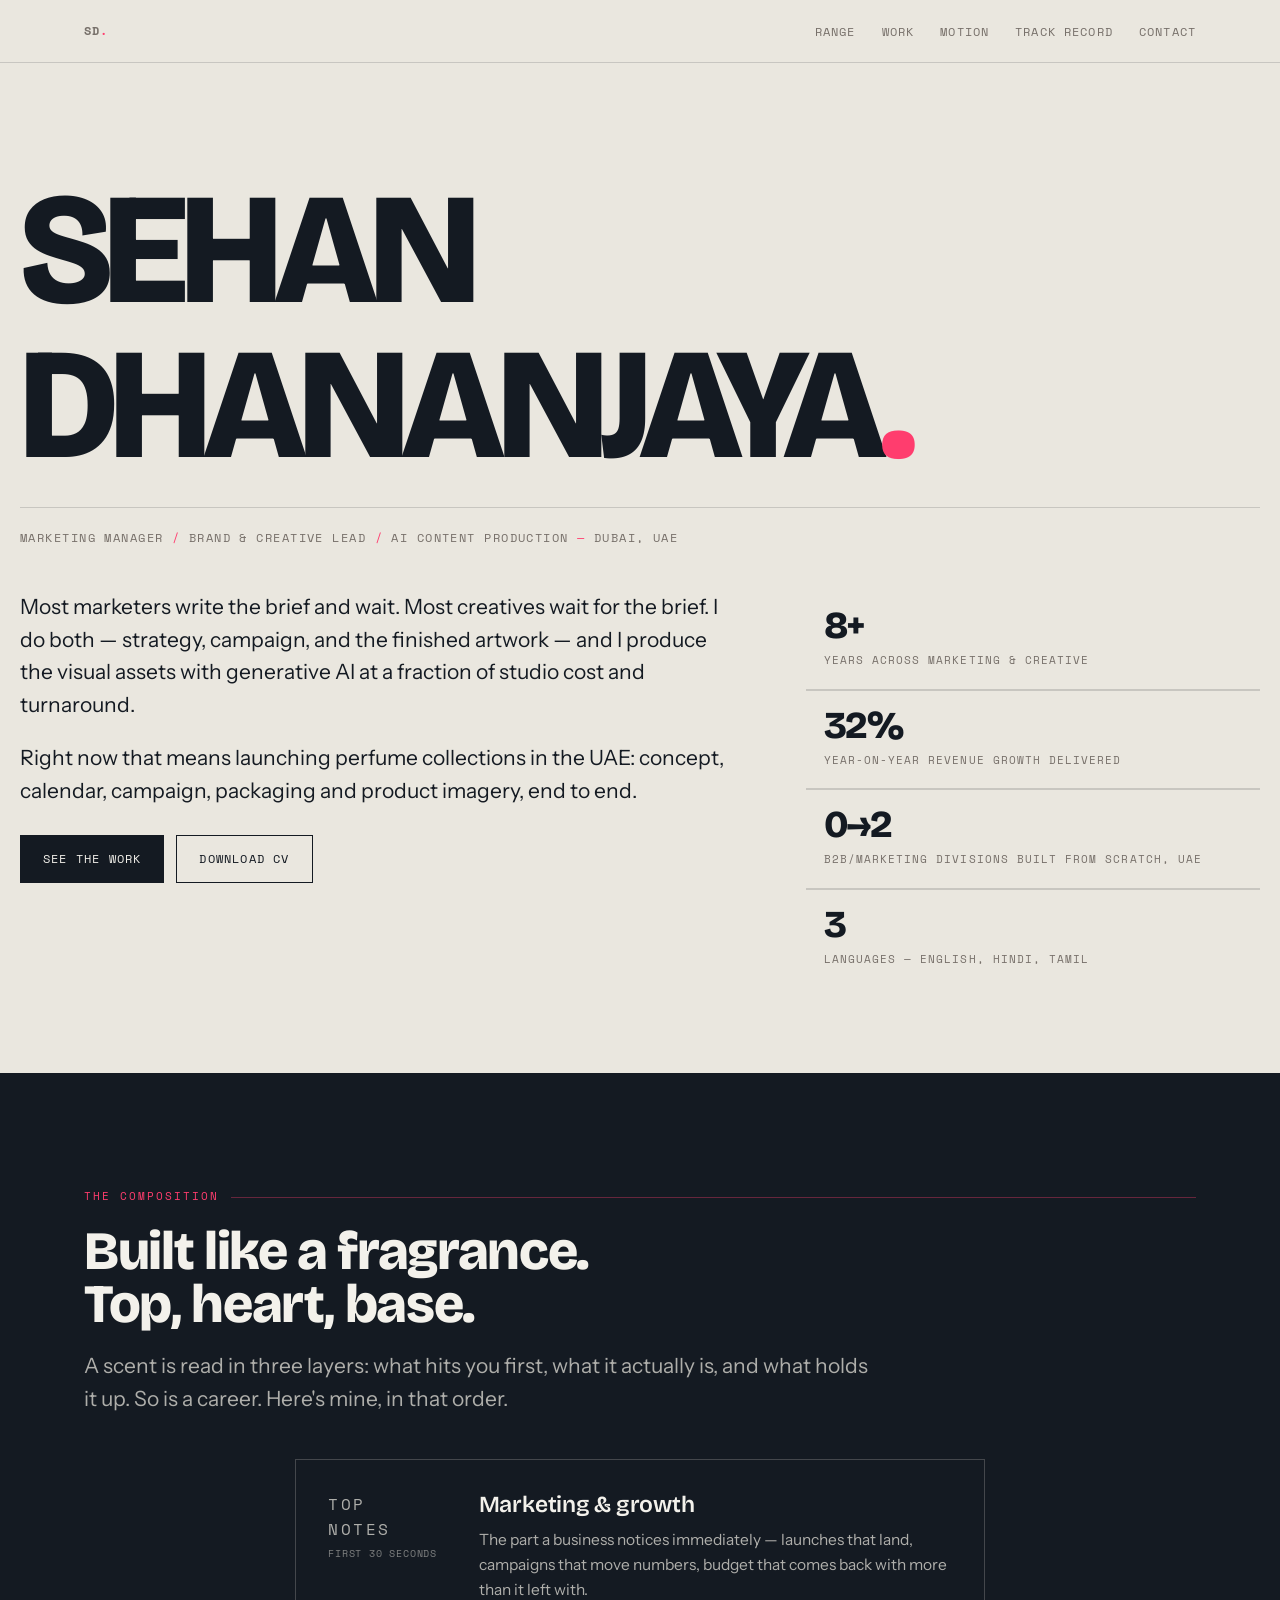
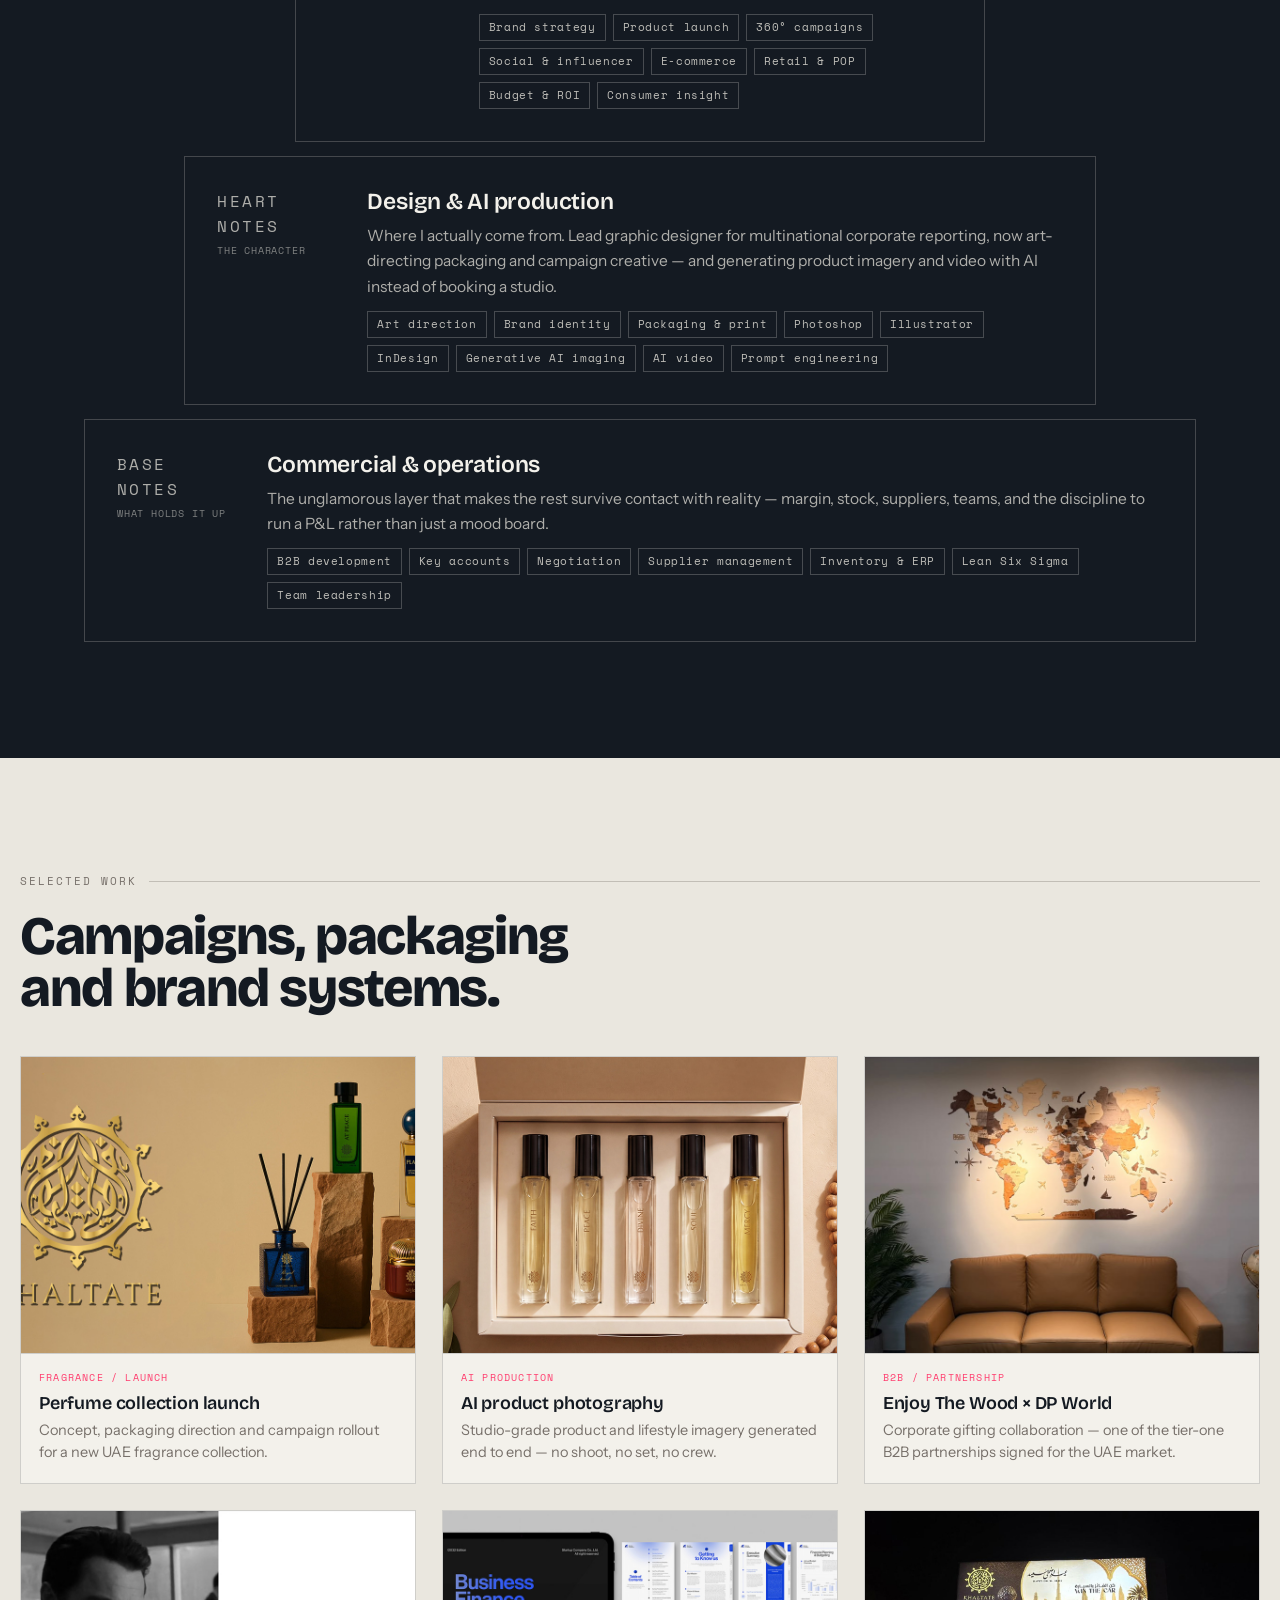
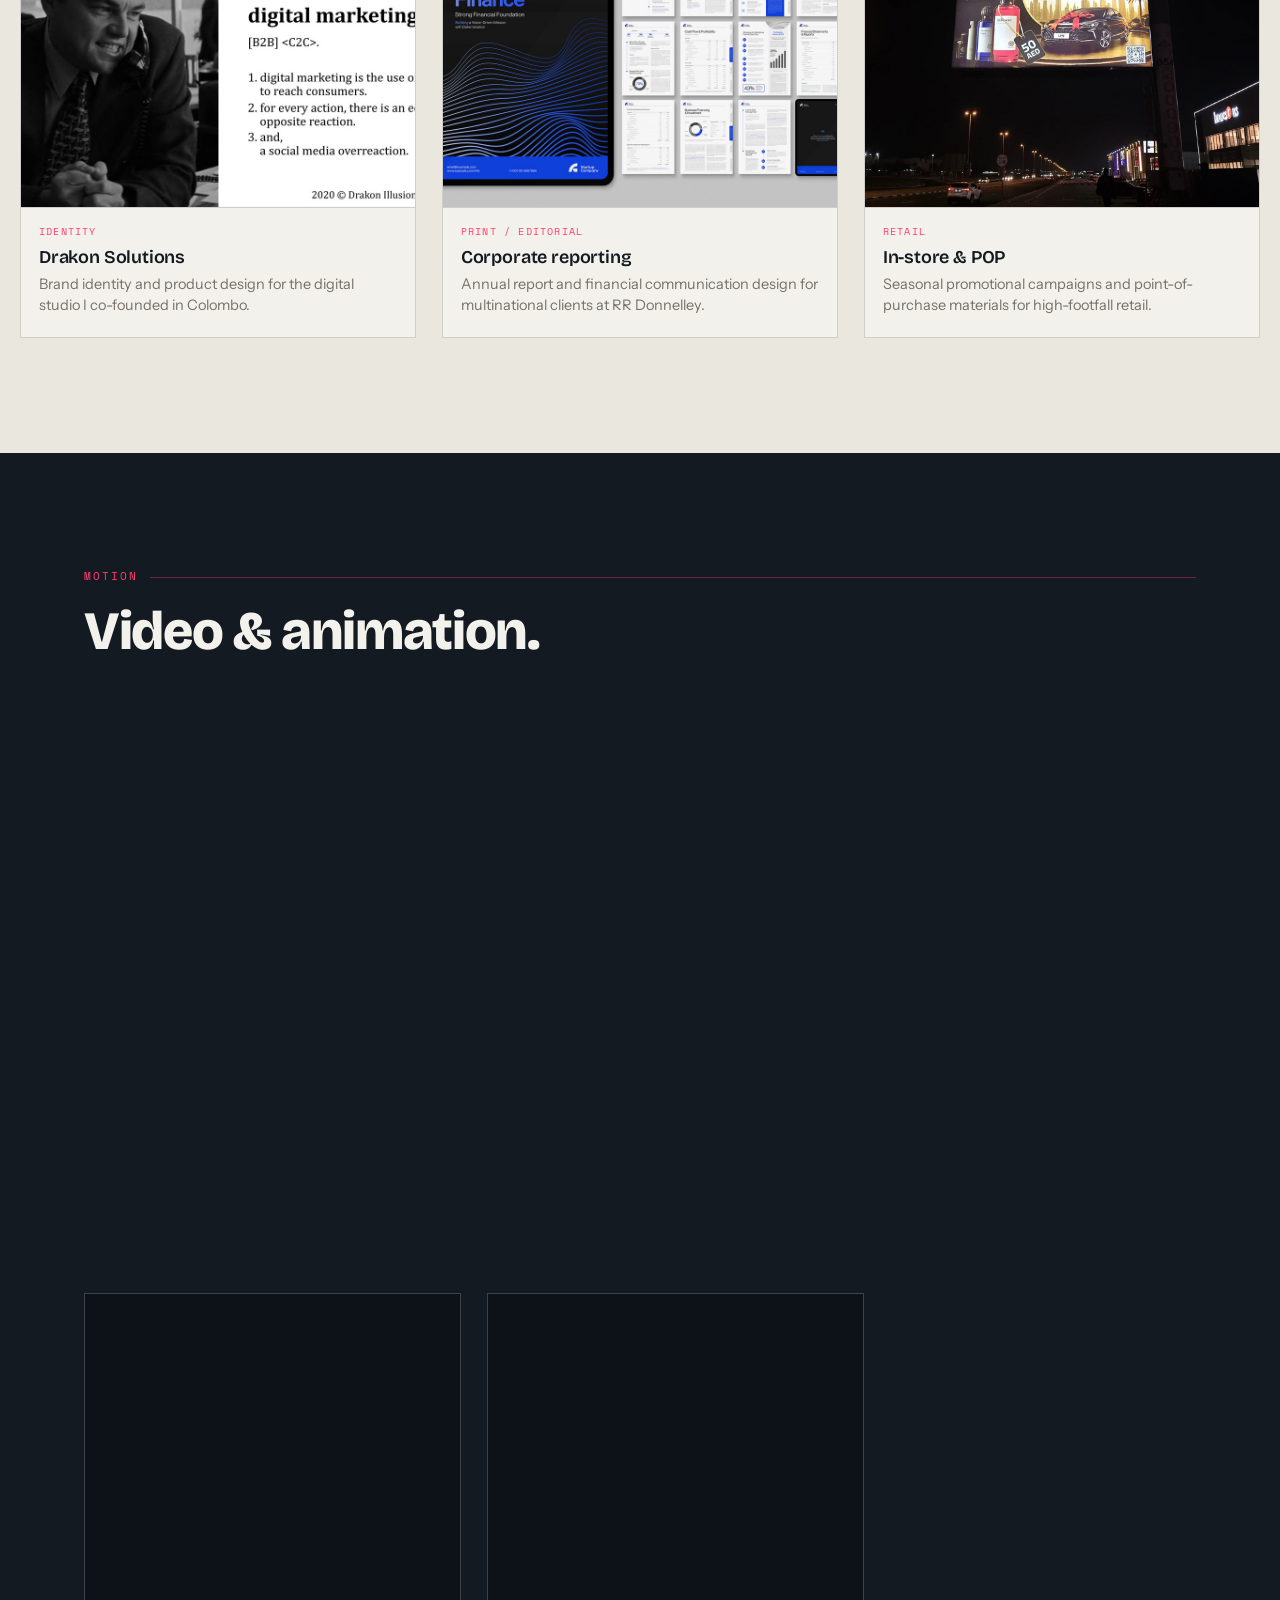
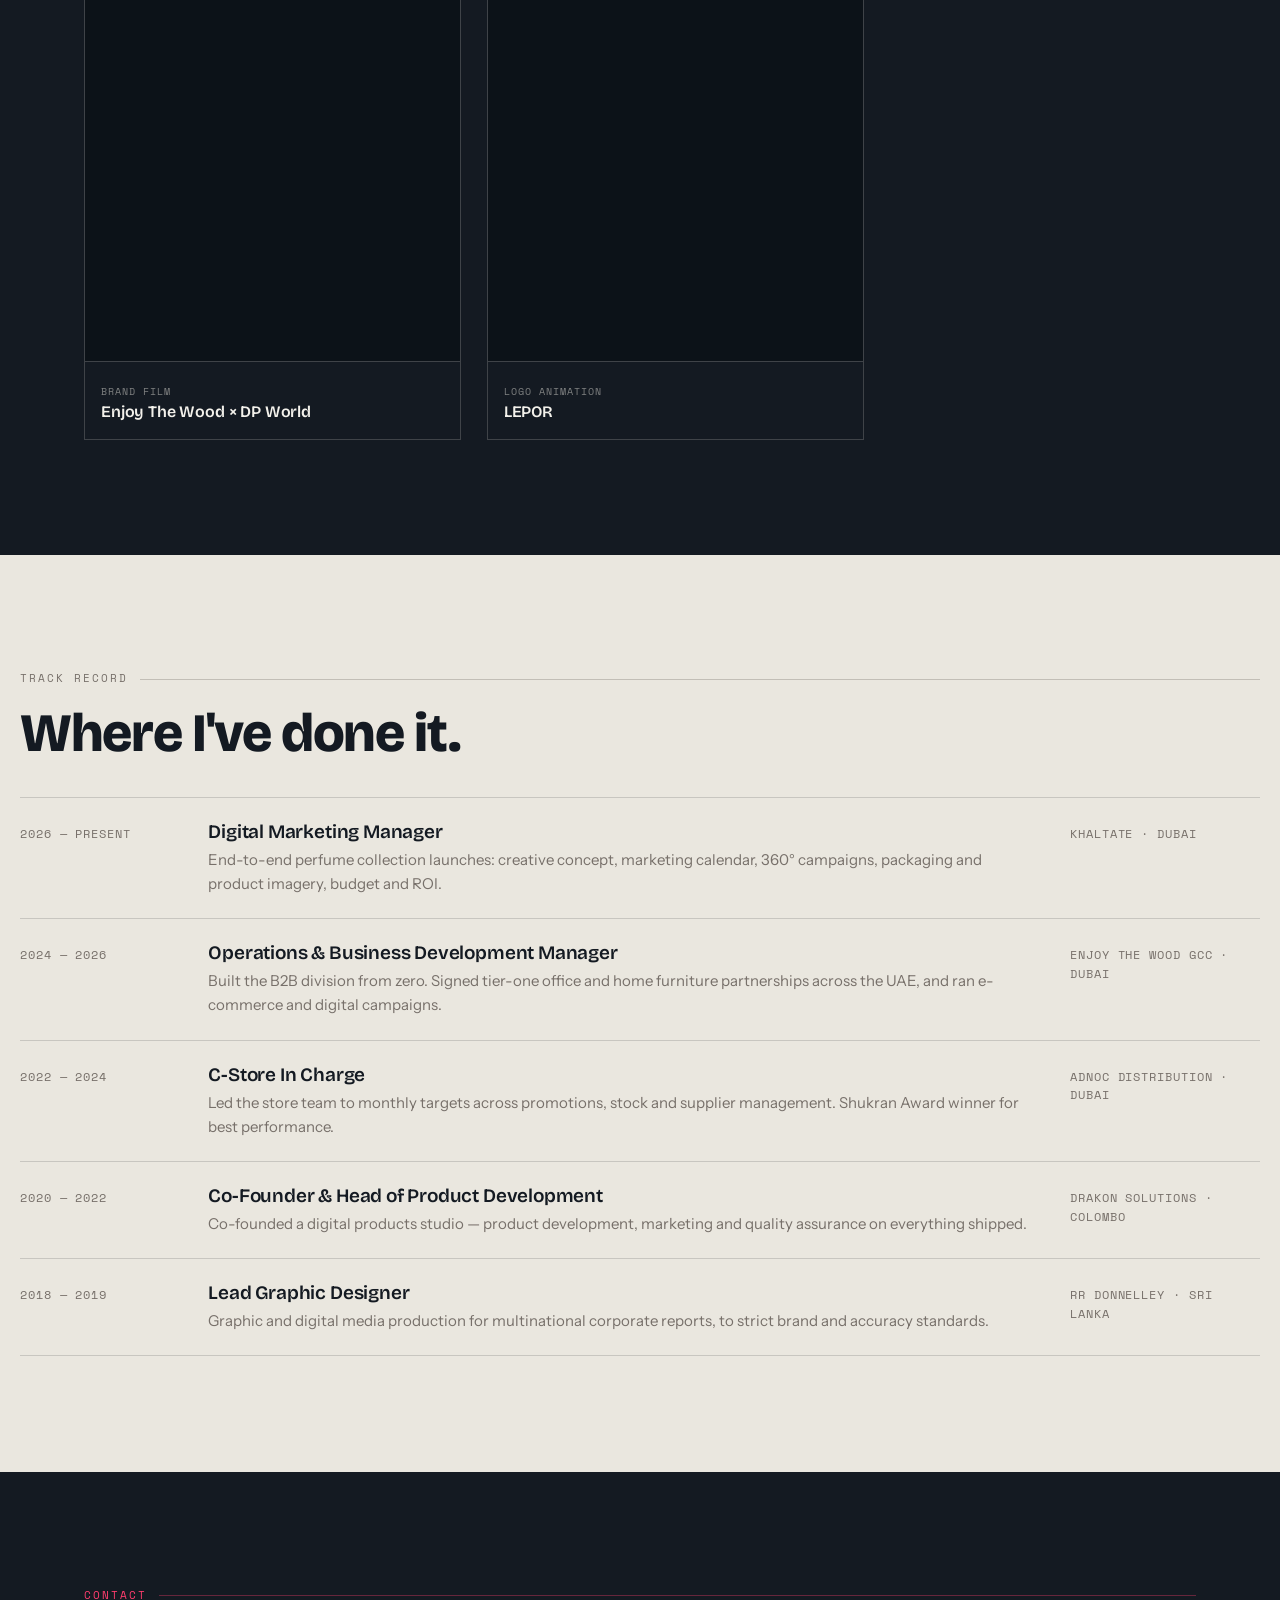
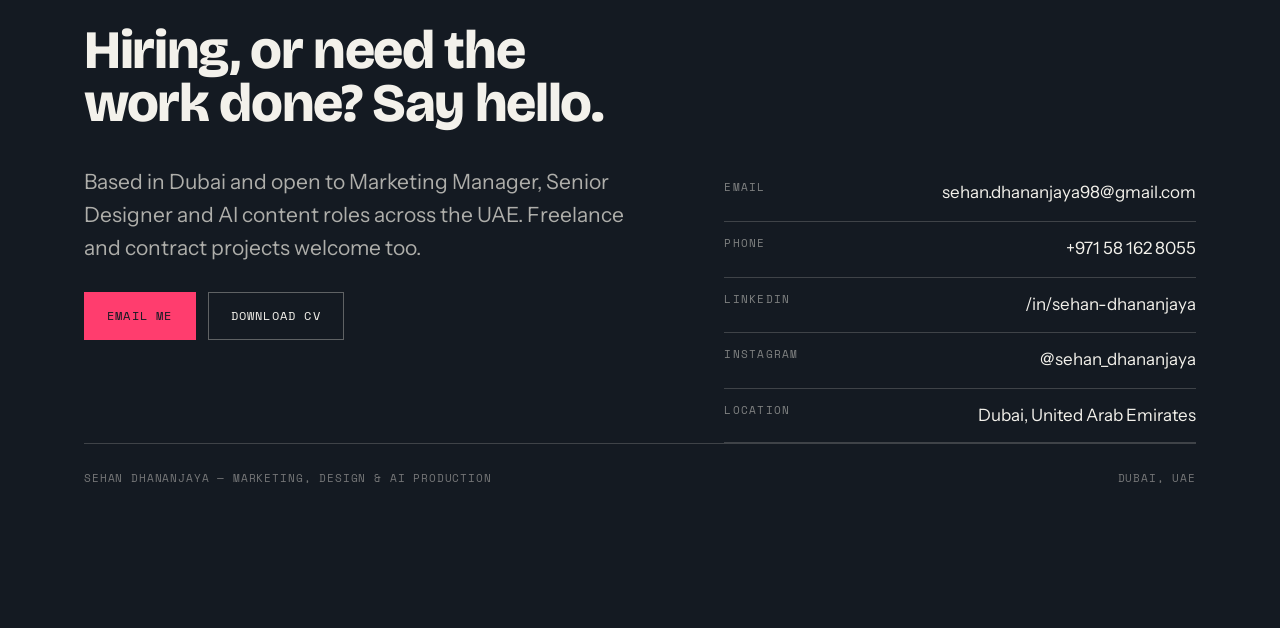
==== index.html @ 84d7b127 "Add files via upload" ====
<!DOCTYPE html>
<html lang="en">
<head>
<meta charset="utf-8">
<meta name="viewport" content="width=device-width, initial-scale=1">
<title>Sehan Dhananjaya — Marketing, Design & AI Production, Dubai</title>
<meta name="description" content="Sehan Dhananjaya — marketing manager, designer and AI content producer in Dubai. Brand launches, campaign creative and AI-generated product imagery.">

<!-- Social share preview. Replace the URL after you deploy. -->
<meta property="og:title" content="Sehan Dhananjaya — Marketing, Design & AI Production">
<meta property="og:description" content="I run the campaign and make the work. Dubai, UAE.">
<meta property="og:type" content="website">
<meta property="og:image" content="images/share.jpg">

<link rel="preconnect" href="https://fonts.googleapis.com">
<link rel="preconnect" href="https://fonts.gstatic.com" crossorigin>
<link href="https://fonts.googleapis.com/css2?family=Bricolage+Grotesque:opsz,wght@12..96,400;12..96,600;12..96,800&family=Instrument+Sans:wght@400;500;600&family=Space+Mono:wght@400;700&display=swap" rel="stylesheet">

<style>
:root{
  --ink:#141A22;
  --ink-soft:#26313C;
  --paper:#EAE7DF;
  --paper-warm:#F3F1EB;
  --spot:#FF3D6E;          /* fluorescent spot colour — the one loud thing */
  --grey:#77706A;
  --rule:rgba(20,26,34,.16);

  --display:"Bricolage Grotesque",system-ui,sans-serif;
  --body:"Instrument Sans",system-ui,sans-serif;
  --mono:"Space Mono",ui-monospace,monospace;

  --gutter:clamp(20px,5vw,72px);
  --stack:clamp(64px,9vw,132px);
}

*{box-sizing:border-box}
html{scroll-behavior:smooth}
body{
  margin:0;
  background:var(--paper);
  color:var(--ink);
  font-family:var(--body);
  font-size:17px;
  line-height:1.62;
  -webkit-font-smoothing:antialiased;
}
img{max-width:100%;display:block}
a{color:inherit}

.wrap{max-width:1240px;margin:0 auto;padding:0 var(--gutter)}
.band{padding:var(--stack) 0}
.band--ink{background:var(--ink);color:var(--paper-warm)}
.band--ink .eyebrow{color:var(--spot)}
.band--ink .rule{border-color:rgba(234,231,223,.2)}

.eyebrow{
  font-family:var(--mono);
  font-size:11px;
  letter-spacing:.18em;
  text-transform:uppercase;
  color:var(--grey);
  margin:0 0 20px;
  display:flex;align-items:center;gap:12px;
}
.eyebrow::after{content:"";flex:1;height:1px;background:currentColor;opacity:.35}

h1,h2,h3{font-family:var(--display);font-weight:800;line-height:.98;letter-spacing:-.025em;margin:0}
h2{font-size:clamp(30px,4.6vw,54px)}
h3{font-size:clamp(19px,2vw,23px);font-weight:600;letter-spacing:-.01em;line-height:1.15}
p{margin:0 0 1em}
.lede{font-size:clamp(18px,1.9vw,21px);line-height:1.55}

/* ---------- nav ---------- */
.nav{
  position:sticky;top:0;z-index:50;
  background:rgba(234,231,223,.9);
  backdrop-filter:blur(10px);
  border-bottom:1px solid var(--rule);
}
.nav-in{display:flex;align-items:center;justify-content:space-between;height:62px}
.mark{font-family:var(--display);font-weight:800;font-size:19px;letter-spacing:-.03em;text-decoration:none}
.mark span{color:var(--spot)}
.nav ul{display:flex;gap:26px;list-style:none;margin:0;padding:0}
.nav a{font-family:var(--mono);font-size:11.5px;letter-spacing:.1em;text-transform:uppercase;text-decoration:none;color:var(--grey)}
.nav a:hover{color:var(--ink)}
@media(max-width:680px){.nav ul{gap:16px}.nav a{font-size:10px;letter-spacing:.06em}}
@media(max-width:460px){.nav li:nth-child(2){display:none}}

/* ---------- hero ---------- */
.hero{padding:clamp(56px,10vw,110px) 0 clamp(48px,7vw,86px)}
.hero h1{font-size:clamp(52px,12.5vw,158px);letter-spacing:-.05em}
.hero h1 em{font-style:normal;display:block}
.slash{color:var(--spot)}
.hero-meta{
  font-family:var(--mono);font-size:12px;letter-spacing:.12em;text-transform:uppercase;
  color:var(--grey);margin:24px 0 0;padding-top:20px;border-top:1px solid var(--rule);
}
.hero-grid{display:grid;grid-template-columns:1.35fr .85fr;gap:clamp(28px,5vw,72px);margin-top:44px;align-items:start}
@media(max-width:860px){.hero-grid{grid-template-columns:1fr;gap:36px}}

.stats{display:grid;gap:2px;background:var(--rule)}
.stat{background:var(--paper);padding:16px 18px}
.stat b{display:block;font-family:var(--display);font-size:clamp(26px,3.4vw,38px);font-weight:800;letter-spacing:-.03em;line-height:1}
.stat span{font-family:var(--mono);font-size:10.5px;letter-spacing:.1em;text-transform:uppercase;color:var(--grey)}

.btn{
  display:inline-block;font-family:var(--mono);font-size:12px;letter-spacing:.1em;text-transform:uppercase;
  text-decoration:none;padding:13px 22px;background:var(--ink);color:var(--paper-warm);border:1px solid var(--ink);
}
.btn:hover{background:var(--spot);border-color:var(--spot);color:var(--ink)}
.btn--ghost{background:transparent;color:var(--ink)}
.btn--ghost:hover{background:var(--ink);color:var(--paper-warm)}
.btn-row{display:flex;flex-wrap:wrap;gap:12px;margin-top:28px}

/* ---------- the pyramid (signature) ---------- */
.pyr{margin-top:44px;display:grid;gap:14px;justify-items:center}
.note{
  width:100%;border:1px solid rgba(234,231,223,.22);
  padding:clamp(20px,3vw,32px);
  display:grid;grid-template-columns:112px 1fr;gap:clamp(16px,3vw,40px);align-items:start;
  transition:border-color .25s ease,background .25s ease;
}
.note:hover,.note:focus-within{border-color:var(--spot);background:rgba(255,61,110,.05)}
.note--top{max-width:62%}
.note--heart{max-width:82%}
.note--base{max-width:100%}
@media(max-width:900px){.note--top,.note--heart{max-width:100%}}
@media(max-width:620px){.note{grid-template-columns:1fr;gap:10px}}
.note-key{font-family:var(--mono);font-size:11px;letter-spacing:.16em;text-transform:uppercase;color:var(--spot)}
.note-key small{display:block;color:rgba(234,231,223,.5);letter-spacing:.08em;margin-top:4px;font-size:10px}
.note h3{margin-bottom:8px}
.note p{color:rgba(234,231,223,.72);margin:0 0 12px;font-size:15.5px}
.tags{display:flex;flex-wrap:wrap;gap:7px;margin:0;padding:0;list-style:none}
.tags li{font-family:var(--mono);font-size:10.5px;letter-spacing:.06em;padding:4px 9px;border:1px solid rgba(234,231,223,.24);color:rgba(234,231,223,.8)}

/* ---------- work ---------- */
.grid{display:grid;grid-template-columns:repeat(3,1fr);gap:clamp(14px,2vw,26px);margin-top:40px}
@media(max-width:900px){.grid{grid-template-columns:repeat(2,1fr)}}
@media(max-width:560px){.grid{grid-template-columns:1fr}}
.tile{position:relative;background:var(--paper-warm);border:1px solid var(--rule);overflow:hidden}
.tile-img{aspect-ratio:4/3;width:100%;object-fit:cover;transition:transform .5s ease}
.tile:hover .tile-img{transform:scale(1.04)}
.tile-body{padding:16px 18px 20px;border-top:1px solid var(--rule)}
.tile-body h3{font-size:18px}
.tile-body p{margin:6px 0 0;font-size:14.5px;color:var(--grey);line-height:1.5}
.tile-tag{font-family:var(--mono);font-size:10px;letter-spacing:.12em;text-transform:uppercase;color:var(--spot);display:block;margin-bottom:7px}
/* graceful placeholder when the image file isn't there yet */
.tile.is-empty .tile-img{display:none}
.tile.is-empty::before{
  content:"Drop image here — see README";
  display:flex;align-items:center;justify-content:center;text-align:center;
  aspect-ratio:4/3;padding:20px;
  font-family:var(--mono);font-size:11px;letter-spacing:.06em;color:var(--grey);
  background:repeating-linear-gradient(45deg,transparent,transparent 9px,rgba(20,26,34,.05) 9px,rgba(20,26,34,.05) 18px);
}

/* ---------- motion ---------- */
.reels{max-width:780px;margin-top:40px}
.reel-feature{margin-bottom:clamp(14px,2vw,26px)}
.reels-shorts{display:grid;grid-template-columns:repeat(2,1fr);gap:clamp(14px,2vw,26px)}
@media(max-width:560px){.reels-shorts{grid-template-columns:1fr}}
.reel{border:1px solid rgba(234,231,223,.2)}
.reel .frame{position:relative;aspect-ratio:16/9;background:#0C1218}
.reel--vertical .frame{aspect-ratio:9/16}
.reel iframe{position:absolute;inset:0;width:100%;height:100%;border:0}
.reel-body{padding:14px 16px 17px;border-top:1px solid rgba(234,231,223,.2)}
.reel-body h3{font-size:16px}
.reel-body span{font-family:var(--mono);font-size:10px;letter-spacing:.1em;text-transform:uppercase;color:rgba(234,231,223,.5)}

/* ---------- track record ---------- */
.roles{margin-top:36px;border-top:1px solid var(--rule)}
.role{display:grid;grid-template-columns:150px 1fr 190px;gap:clamp(14px,3vw,40px);padding:22px 0;border-bottom:1px solid var(--rule);align-items:baseline}
@media(max-width:760px){.role{grid-template-columns:1fr;gap:6px;padding:18px 0}}
.role time,.role .where{font-family:var(--mono);font-size:11.5px;letter-spacing:.08em;text-transform:uppercase;color:var(--grey)}
.role h3{font-size:19px}
.role p{margin:5px 0 0;font-size:15px;color:var(--grey)}

/* ---------- contact ---------- */
.contact-grid{display:grid;grid-template-columns:1.1fr .9fr;gap:clamp(28px,5vw,72px);margin-top:36px;align-items:start}
@media(max-width:820px){.contact-grid{grid-template-columns:1fr;gap:32px}}
.lines{list-style:none;margin:0;padding:0}
.lines li{padding:13px 0;border-bottom:1px solid rgba(234,231,223,.2);display:flex;justify-content:space-between;gap:18px;flex-wrap:wrap}
.lines span{font-family:var(--mono);font-size:10.5px;letter-spacing:.12em;text-transform:uppercase;color:rgba(234,231,223,.5)}
.lines a{text-decoration:none;border-bottom:1px solid transparent}
.lines a:hover{color:var(--spot);border-color:var(--spot)}
.foot{padding:26px 0;font-family:var(--mono);font-size:10.5px;letter-spacing:.08em;text-transform:uppercase;color:rgba(234,231,223,.45);border-top:1px solid rgba(234,231,223,.2);display:flex;justify-content:space-between;gap:14px;flex-wrap:wrap}

/* ---------- motion / a11y ---------- */
:focus-visible{outline:2px solid var(--spot);outline-offset:3px}
.rise{opacity:0;transform:translateY(18px);transition:opacity .7s ease,transform .7s ease}
.rise.in{opacity:1;transform:none}
@media(prefers-reduced-motion:reduce){
  html{scroll-behavior:auto}
  .rise{opacity:1;transform:none;transition:none}
  .tile-img{transition:none}
}
</style>
</head>
<body>

<nav class="nav">
  <div class="wrap nav-in">
    <a class="mark" href="#top">SD<span>.</span></a>
    <ul>
      <li><a href="#range">Range</a></li>
      <li><a href="#work">Work</a></li>
      <li><a href="#motion">Motion</a></li>
      <li><a href="#track">Track record</a></li>
      <li><a href="#contact">Contact</a></li>
    </ul>
  </div>
</nav>

<header class="hero wrap" id="top">
  <h1>SEHAN<em>DHANANJAYA<span class="slash">.</span></em></h1>
  <p class="hero-meta">Marketing Manager <span class="slash">/</span> Brand &amp; Creative Lead <span class="slash">/</span> AI Content Production <span class="slash">—</span> Dubai, UAE</p>

  <div class="hero-grid">
    <div>
      <p class="lede">Most marketers write the brief and wait. Most creatives wait for the brief. I do both — strategy, campaign, and the finished artwork — and I produce the visual assets with generative AI at a fraction of studio cost and turnaround.</p>
      <p class="lede">Right now that means launching perfume collections in the UAE: concept, calendar, campaign, packaging and product imagery, end to end.</p>
      <div class="btn-row">
        <a class="btn" href="#work">See the work</a>
        <a class="btn btn--ghost" href="Sehan-Dhananjaya-CV.pdf">Download CV</a>
      </div>
    </div>
    <div class="stats">
      <div class="stat"><b>8+</b><span>Years across marketing &amp; creative</span></div>
      <div class="stat"><b>32%</b><span>Year-on-year revenue growth delivered</span></div>
      <div class="stat"><b>0→2</b><span>B2B/Marketing divisions built from scratch, UAE</span></div>
      <div class="stat"><b>3</b><span>Languages — English, Hindi, Tamil</span></div>
    </div>
  </div>
</header>

<!-- SIGNATURE SECTION: skills structured the way a fragrance is -->
<section class="band band--ink" id="range">
  <div class="wrap">
    <p class="eyebrow">The composition</p>
    <h2>Built like a fragrance.<br>Top, heart, base.</h2>
    <p class="lede rise" style="max-width:56ch;margin-top:18px;color:rgba(234,231,223,.72)">A scent is read in three layers: what hits you first, what it actually is, and what holds it up. So is a career. Here's mine, in that order.</p>

    <div class="pyr">
      <article class="note note--top rise">
        <p class="note-key">Top notes<small>First 30 seconds</small></p>
        <div>
          <h3>Marketing &amp; growth</h3>
          <p>The part a business notices immediately — launches that land, campaigns that move numbers, budget that comes back with more than it left with.</p>
          <ul class="tags">
            <li>Brand strategy</li><li>Product launch</li><li>360° campaigns</li><li>Social &amp; influencer</li><li>E-commerce</li><li>Retail &amp; POP</li><li>Budget &amp; ROI</li><li>Consumer insight</li>
          </ul>
        </div>
      </article>

      <article class="note note--heart rise">
        <p class="note-key">Heart notes<small>The character</small></p>
        <div>
          <h3>Design &amp; AI production</h3>
          <p>Where I actually come from. Lead graphic designer for multinational corporate reporting, now art-directing packaging and campaign creative — and generating product imagery and video with AI instead of booking a studio.</p>
          <ul class="tags">
            <li>Art direction</li><li>Brand identity</li><li>Packaging &amp; print</li><li>Photoshop</li><li>Illustrator</li><li>InDesign</li><li>Generative AI imaging</li><li>AI video</li><li>Prompt engineering</li>
          </ul>
        </div>
      </article>

      <article class="note note--base rise">
        <p class="note-key">Base notes<small>What holds it up</small></p>
        <div>
          <h3>Commercial &amp; operations</h3>
          <p>The unglamorous layer that makes the rest survive contact with reality — margin, stock, suppliers, teams, and the discipline to run a P&amp;L rather than just a mood board.</p>
          <ul class="tags">
            <li>B2B development</li><li>Key accounts</li><li>Negotiation</li><li>Supplier management</li><li>Inventory &amp; ERP</li><li>Lean Six Sigma</li><li>Team leadership</li>
          </ul>
        </div>
      </article>
    </div>
  </div>
</section>

<section class="band wrap" id="work">
  <p class="eyebrow">Selected work</p>
  <h2>Campaigns, packaging<br>and brand systems.</h2>

  <div class="grid">
    <article class="tile rise">
      <img class="tile-img" src="images/work-01.jpg" alt="Perfume collection launch campaign artwork" onerror="this.closest('.tile').classList.add('is-empty')">
      <div class="tile-body">
        <span class="tile-tag">Fragrance / Launch</span>
        <h3>Perfume collection launch</h3>
        <p>Concept, packaging direction and campaign rollout for a new UAE fragrance collection.</p>
      </div>
    </article>

    <article class="tile rise">
      <img class="tile-img" src="images/work-02.jpg" alt="AI-generated product photography" onerror="this.closest('.tile').classList.add('is-empty')">
      <div class="tile-body">
        <span class="tile-tag">AI Production</span>
        <h3>AI product photography</h3>
        <p>Studio-grade product and lifestyle imagery generated end to end — no shoot, no set, no crew.</p>
      </div>
    </article>

    <article class="tile rise">
      <img class="tile-img" src="images/work-03.jpg" alt="Enjoy The Wood x DP World collaboration" onerror="this.closest('.tile').classList.add('is-empty')">
      <div class="tile-body">
        <span class="tile-tag">B2B / Partnership</span>
        <h3>Enjoy The Wood × DP World</h3>
        <p>Corporate gifting collaboration — one of the tier-one B2B partnerships signed for the UAE market.</p>
      </div>
    </article>

    <article class="tile rise">
      <img class="tile-img" src="images/work-04.jpg" alt="Drakon Solutions brand identity" onerror="this.closest('.tile').classList.add('is-empty')">
      <div class="tile-body">
        <span class="tile-tag">Identity</span>
        <h3>Drakon Solutions</h3>
        <p>Brand identity and product design for the digital studio I co-founded in Colombo.</p>
      </div>
    </article>

    <article class="tile rise">
      <img class="tile-img" src="images/work-05.jpg" alt="Corporate annual report design" onerror="this.closest('.tile').classList.add('is-empty')">
      <div class="tile-body">
        <span class="tile-tag">Print / Editorial</span>
        <h3>Corporate reporting</h3>
        <p>Annual report and financial communication design for multinational clients at RR Donnelley.</p>
      </div>
    </article>

    <article class="tile rise">
      <img class="tile-img" src="images/work-06.jpg" alt="Retail point of purchase materials" onerror="this.closest('.tile').classList.add('is-empty')">
      <div class="tile-body">
        <span class="tile-tag">Retail</span>
        <h3>In-store &amp; POP</h3>
        <p>Seasonal promotional campaigns and point-of-purchase materials for high-footfall retail.</p>
      </div>
    </article>
  </div>
</section>

<section class="band band--ink" id="motion">
  <div class="wrap">
    <p class="eyebrow">Motion</p>
    <h2>Video &amp; animation.</h2>
    <p class="lede rise" style="max-width:54ch;margin-top:18px;color:rgba(234,231,223,.72)">Brand films, kinetic typography and logo animation — art direction and edit.</p>

    <div class="reels">

      <!-- Landscape film sits on its own -->
      <article class="reel reel-feature rise">
        <div class="frame"><iframe src="https://www.youtube.com/embed/YKpKmeU0_mY" title="Drakon Illusions kinetic typography" loading="lazy" allowfullscreen></iframe></div>
        <div class="reel-body"><span>Kinetic type</span><h3>Drakon Illusions</h3></div>
      </article>

      <!-- Vertical Shorts, side by side. Paste the ID from the /shorts/ URL. -->
      <div class="reels-shorts">
        <article class="reel reel--vertical rise">
          <div class="frame"><iframe src="https://www.youtube.com/embed/GNwtRgfBEBI" title="Enjoy The Wood × DP World" loading="lazy" allowfullscreen></iframe></div>
          <div class="reel-body"><span>Brand film</span><h3>Enjoy The Wood × DP World</h3></div>
        </article>
        <article class="reel reel--vertical rise">
          <div class="frame"><iframe src="https://www.youtube.com/embed/vBhHGhzxhqc" title="LEPOR logo animation" loading="lazy" allowfullscreen></iframe></div>
          <div class="reel-body"><span>Logo animation</span><h3>LEPOR</h3></div>
        </article>
      </div>

    </div>
  </div>
</section>

<section class="band wrap" id="track">
  <p class="eyebrow">Track record</p>
  <h2>Where I've done it.</h2>

  <div class="roles">
    <article class="role rise">
      <time>2026 — Present</time>
      <div>
        <h3>Digital Marketing Manager</h3>
        <p>End-to-end perfume collection launches: creative concept, marketing calendar, 360° campaigns, packaging and product imagery, budget and ROI.</p>
      </div>
      <p class="where">Khaltate · Dubai</p>
    </article>

    <article class="role rise">
      <time>2024 — 2026</time>
      <div>
        <h3>Operations &amp; Business Development Manager</h3>
        <p>Built the B2B division from zero. Signed tier-one office and home furniture partnerships across the UAE, and ran e-commerce and digital campaigns.</p>
      </div>
      <p class="where">Enjoy The Wood GCC · Dubai</p>
    </article>

    <article class="role rise">
      <time>2022 — 2024</time>
      <div>
        <h3>C-Store In Charge</h3>
        <p>Led the store team to monthly targets across promotions, stock and supplier management. Shukran Award winner for best performance.</p>
      </div>
      <p class="where">ADNOC Distribution · Dubai</p>
    </article>

    <article class="role rise">
      <time>2020 — 2022</time>
      <div>
        <h3>Co-Founder &amp; Head of Product Development</h3>
        <p>Co-founded a digital products studio — product development, marketing and quality assurance on everything shipped.</p>
      </div>
      <p class="where">Drakon Solutions · Colombo</p>
    </article>

    <article class="role rise">
      <time>2018 — 2019</time>
      <div>
        <h3>Lead Graphic Designer</h3>
        <p>Graphic and digital media production for multinational corporate reports, to strict brand and accuracy standards.</p>
      </div>
      <p class="where">RR Donnelley · Sri Lanka</p>
    </article>
  </div>
</section>

<section class="band band--ink" id="contact">
  <div class="wrap">
    <p class="eyebrow">Contact</p>
    <h2>Hiring, or need the<br>work done? Say hello.</h2>

    <div class="contact-grid">
      <div>
        <p class="lede" style="color:rgba(234,231,223,.72)">Based in Dubai and open to Marketing Manager, Senior Designer and AI content roles across the UAE. Freelance and contract projects welcome too.</p>
        <div class="btn-row">
          <a class="btn" style="background:var(--spot);border-color:var(--spot);color:var(--ink)" href="mailto:sehan.dhananjaya98@gmail.com">Email me</a>
          <a class="btn" style="background:transparent;color:var(--paper-warm);border-color:rgba(234,231,223,.35)" href="Sehan-Dhananjaya-CV.pdf">Download CV</a>
        </div>
      </div>

      <ul class="lines">
        <li><span>Email</span><a href="mailto:sehan.dhananjaya98@gmail.com">sehan.dhananjaya98@gmail.com</a></li>
        <li><span>Phone</span><a href="tel:+971581628055">+971 58 162 8055</a></li>
        <li><span>LinkedIn</span><a href="https://www.linkedin.com/in/sehan-dhananjaya/" target="_blank" rel="noopener">/in/sehan-dhananjaya</a></li>
        <li><span>Instagram</span><a href="https://www.instagram.com/sehan_dhananjaya/" target="_blank" rel="noopener">@sehan_dhananjaya</a></li>
        <li><span>Location</span>Dubai, United Arab Emirates</li>
      </ul>
    </div>

    <div class="foot">
      <span>Sehan Dhananjaya — Marketing, design &amp; AI production</span>
      <span>Dubai, UAE</span>
    </div>
  </div>
</section>

<script>
(function(){
  var reduce = window.matchMedia('(prefers-reduced-motion: reduce)').matches;
  var items = document.querySelectorAll('.rise');
  if(reduce || !('IntersectionObserver' in window)){
    items.forEach(function(el){el.classList.add('in')});
    return;
  }
  var io = new IntersectionObserver(function(entries){
    entries.forEach(function(e){
      if(e.isIntersecting){ e.target.classList.add('in'); io.unobserve(e.target); }
    });
  },{rootMargin:'0px 0px -8% 0px',threshold:.08});
  items.forEach(function(el){io.observe(el)});
})();
</script>
</body>
</html>
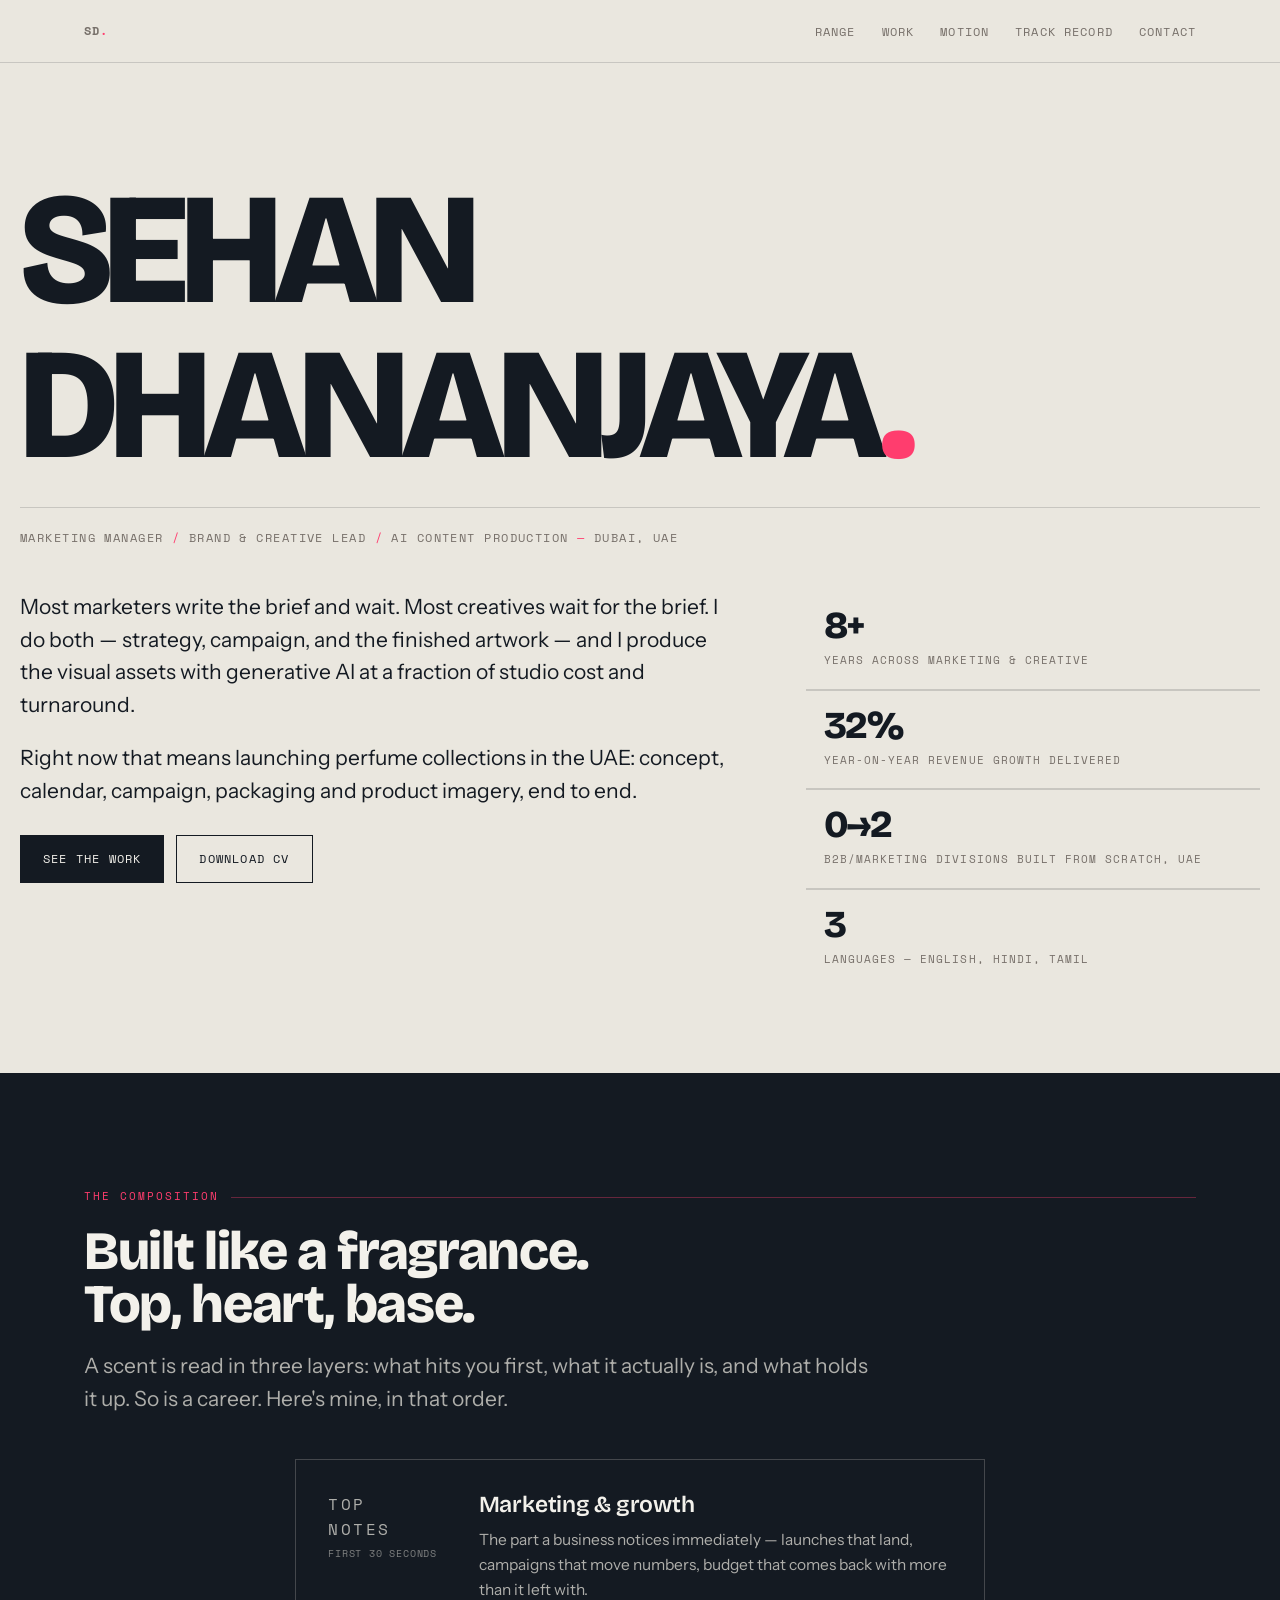
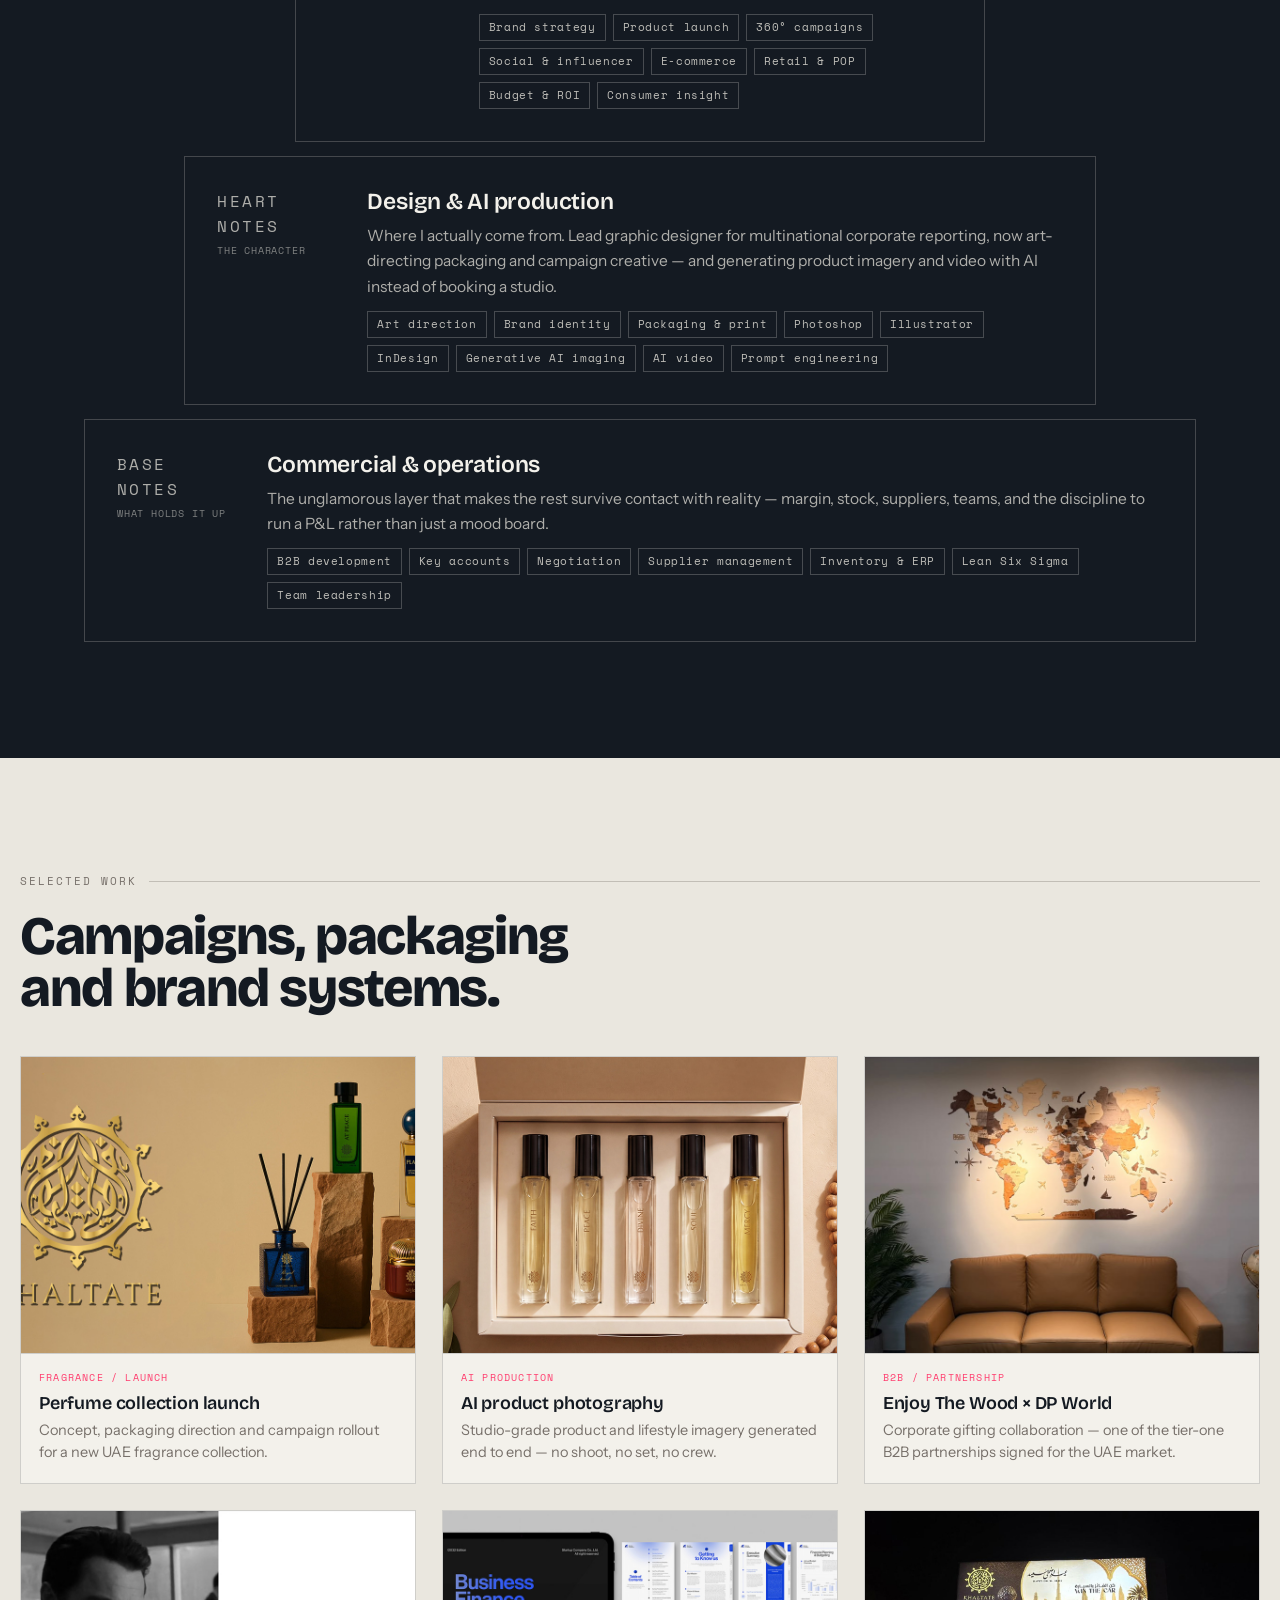
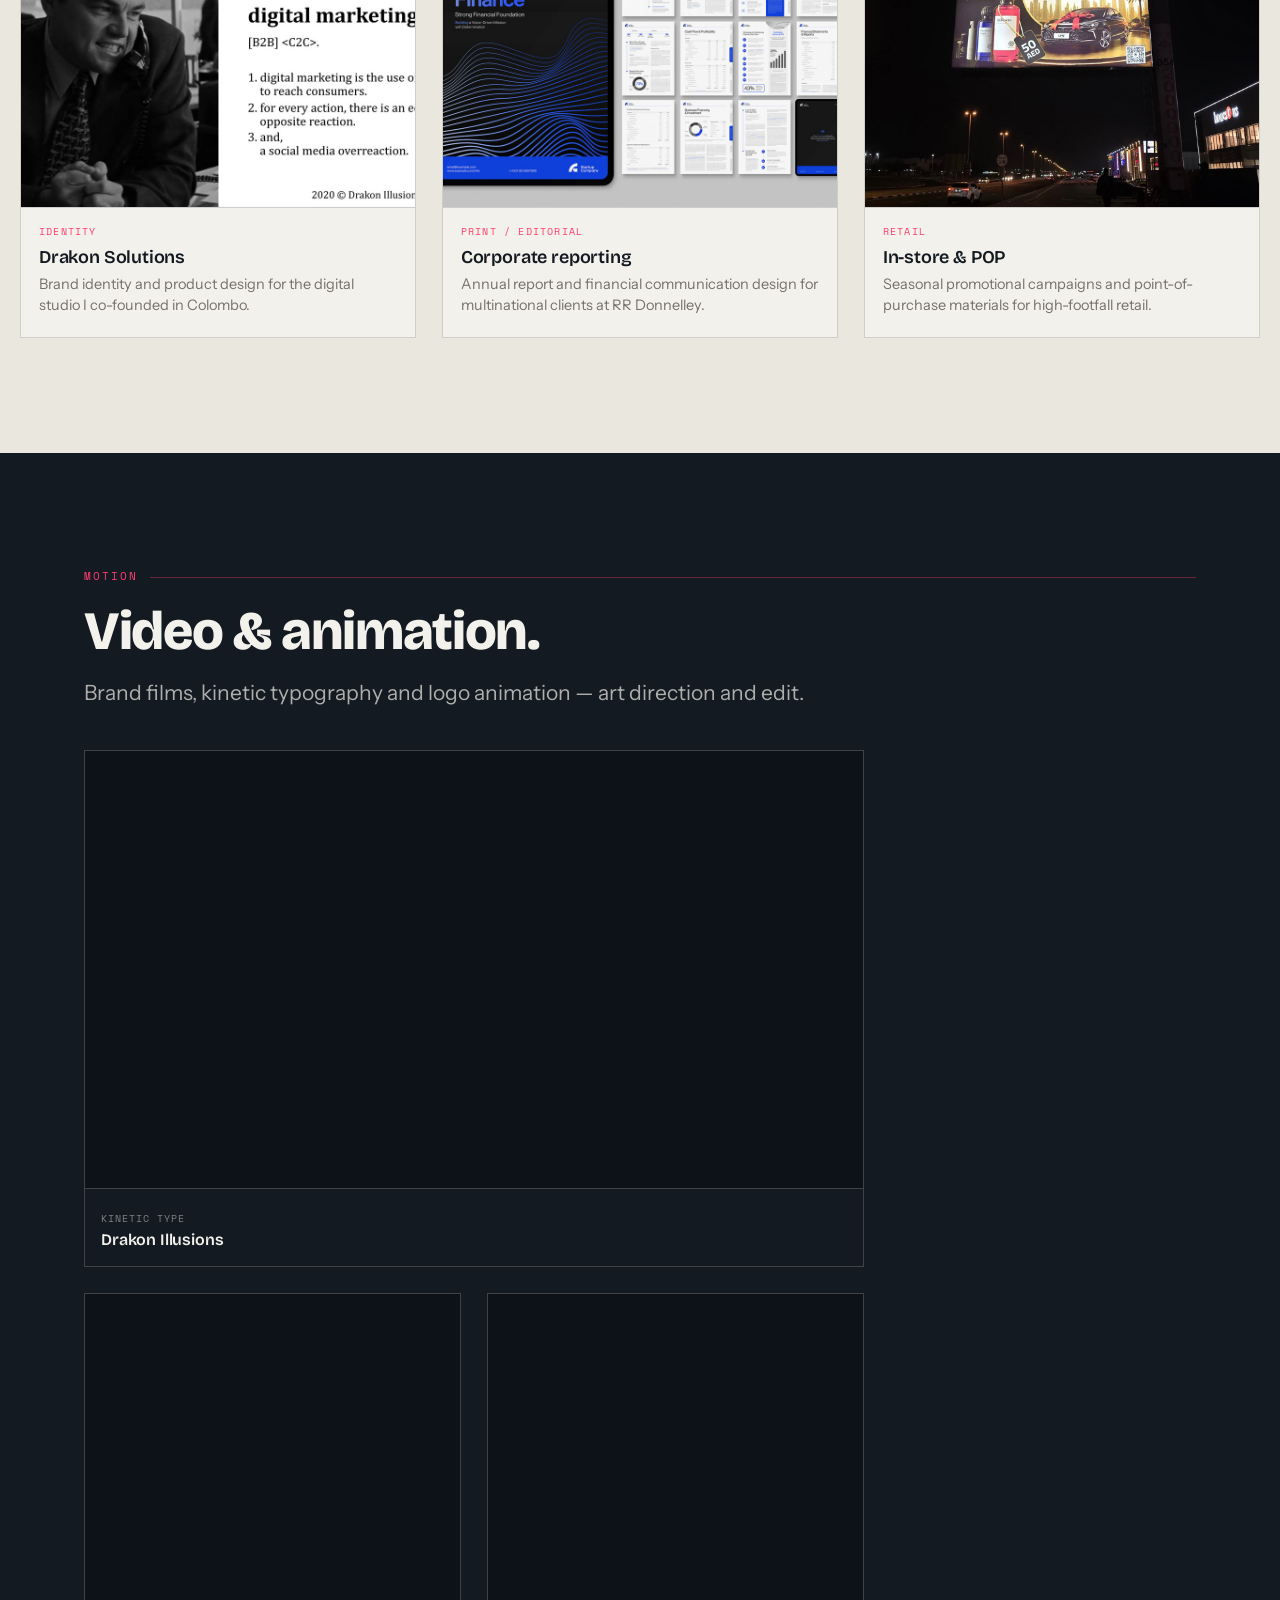
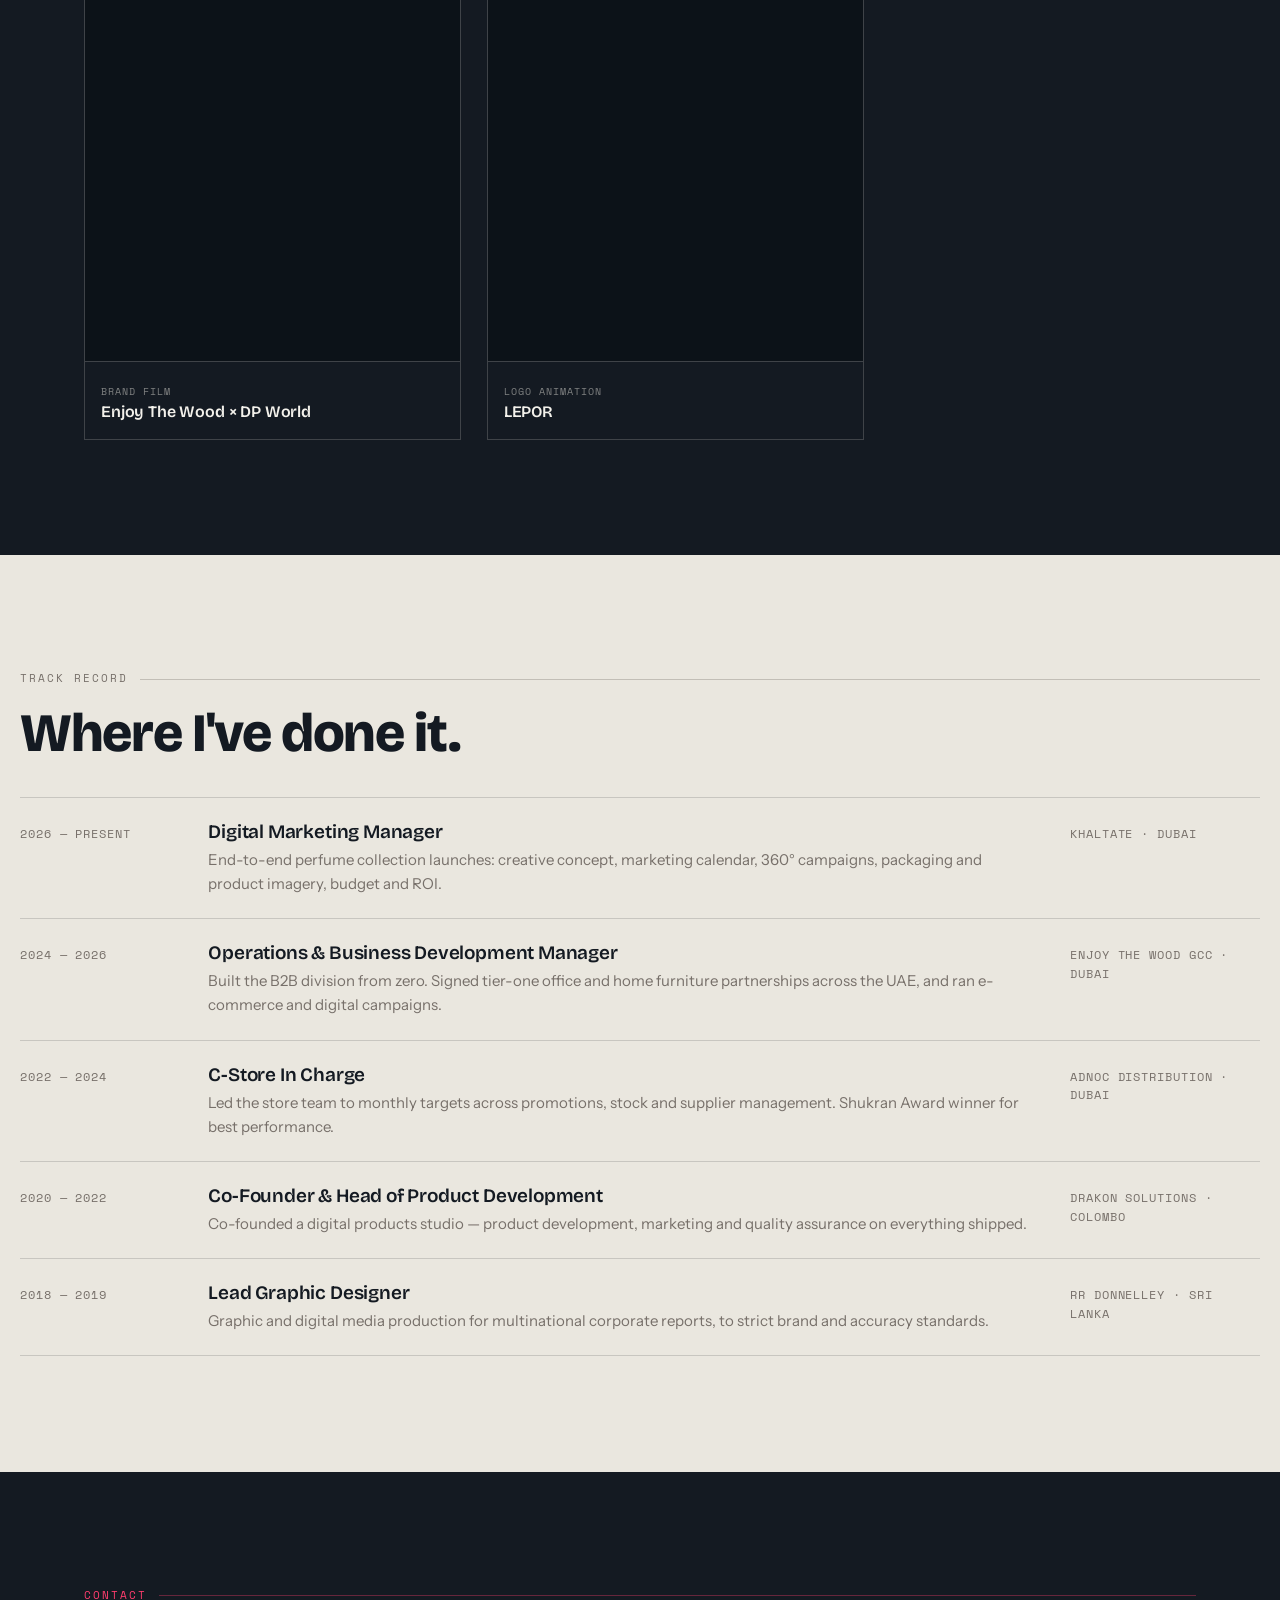
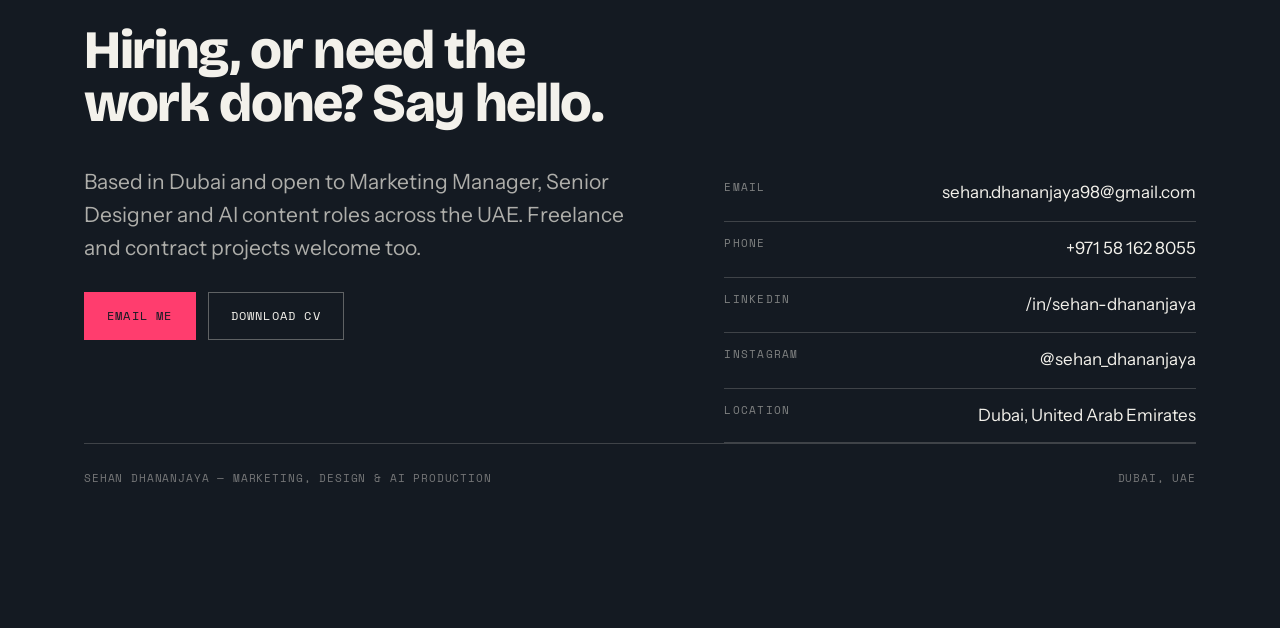
==== commit a5ea582e: "Add files via upload" ====
--- a/index.html
+++ b/index.html
@@ -4,6 +4,9 @@
 <meta charset="utf-8">
 <meta name="viewport" content="width=device-width, initial-scale=1">
 <title>Sehan Dhananjaya — Marketing, Design & AI Production, Dubai</title>
+<link rel="icon" href="/favicon.ico" sizes="32x32">
+<link rel="icon" href="/favicon.svg" type="image/svg+xml">
+<link rel="apple-touch-icon" href="/apple-touch-icon.png">
 <meta name="description" content="Sehan Dhananjaya — marketing manager, designer and AI content producer in Dubai. Brand launches, campaign creative and AI-generated product imagery.">
 
 <!-- Social share preview. Replace the URL after you deploy. -->
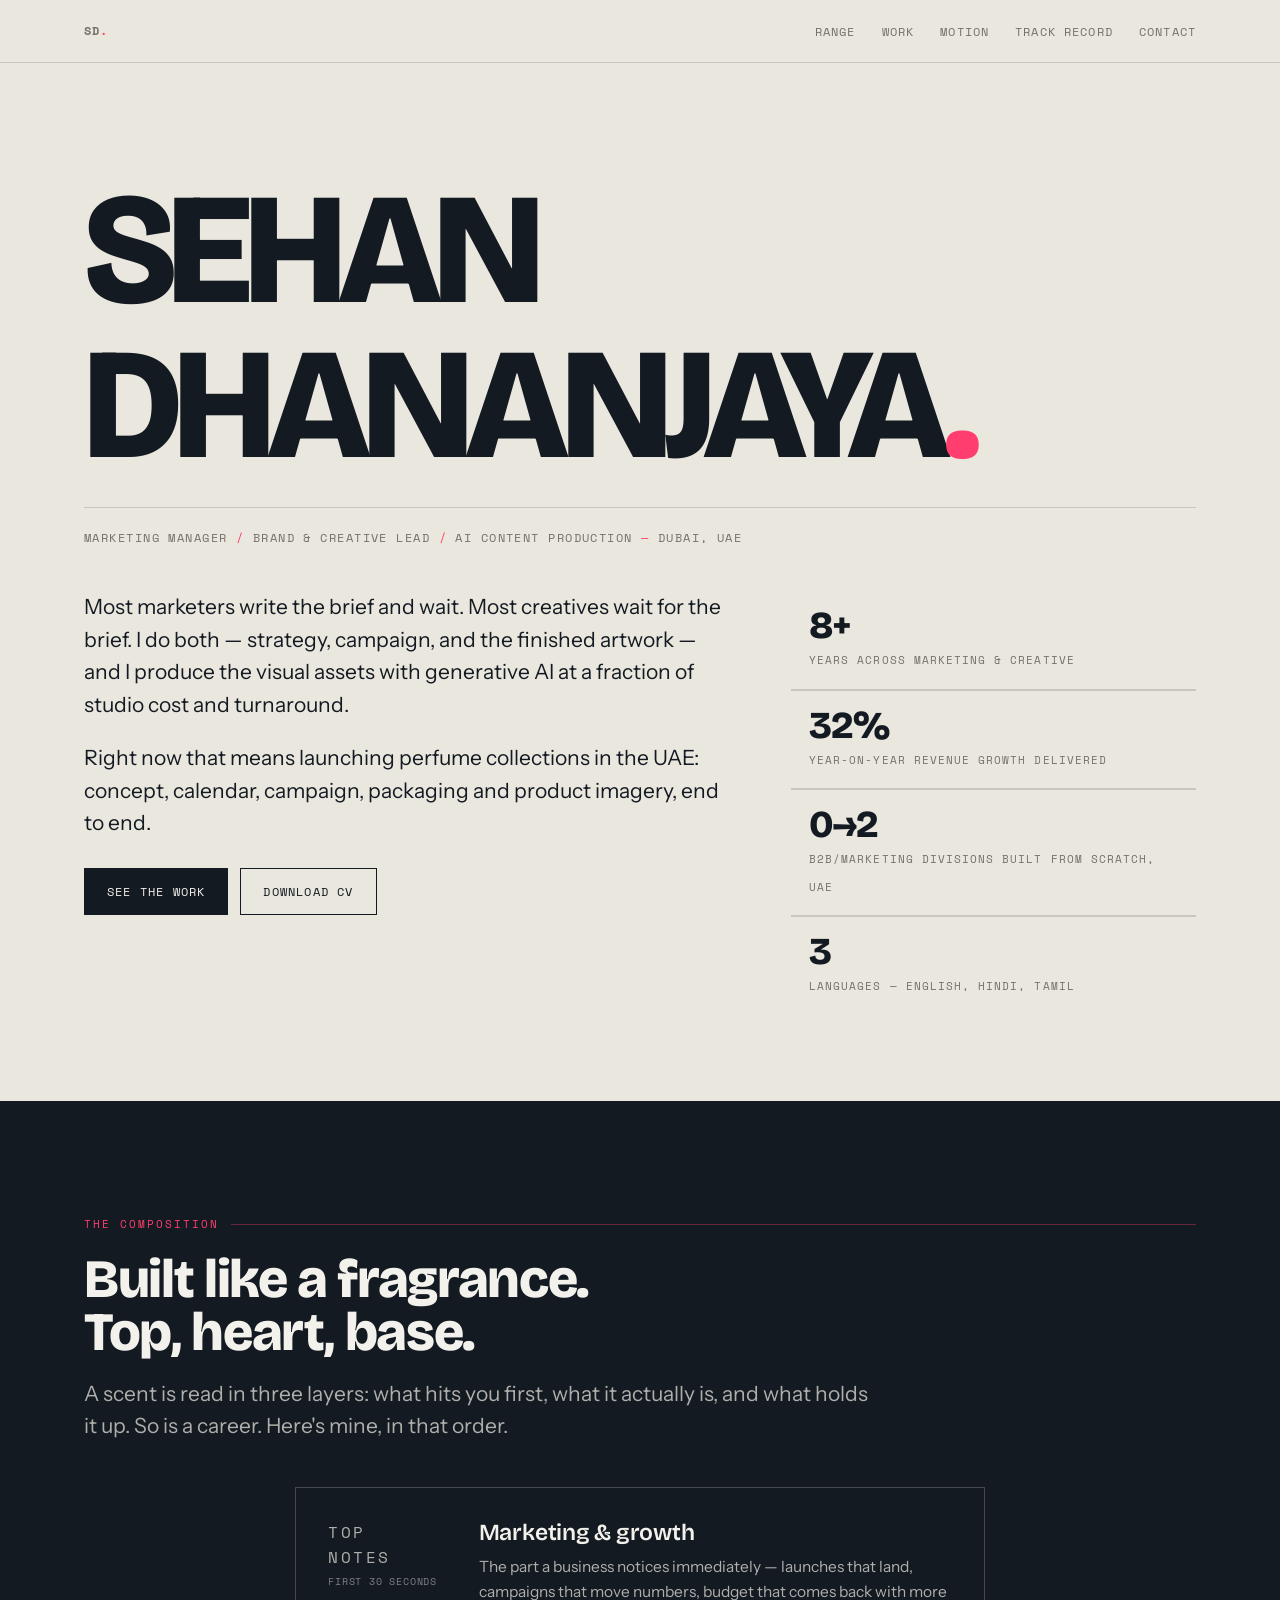
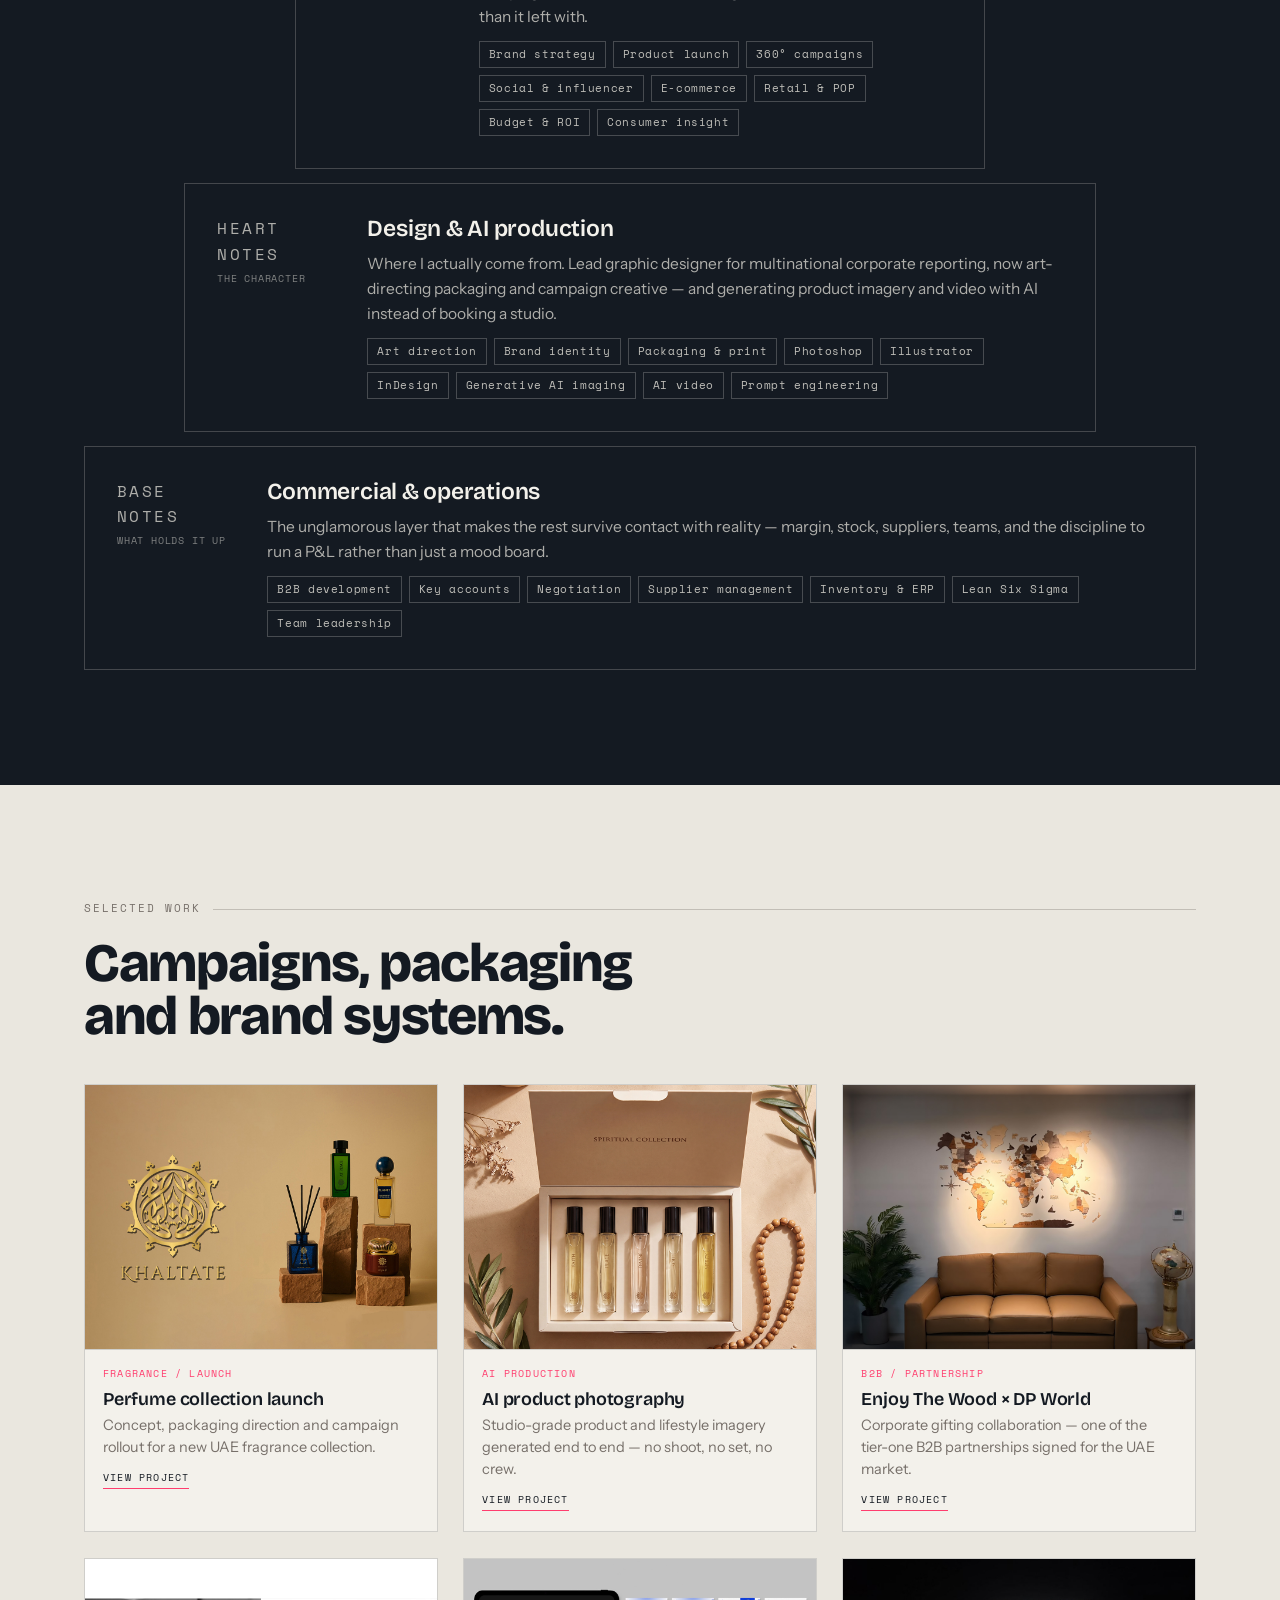
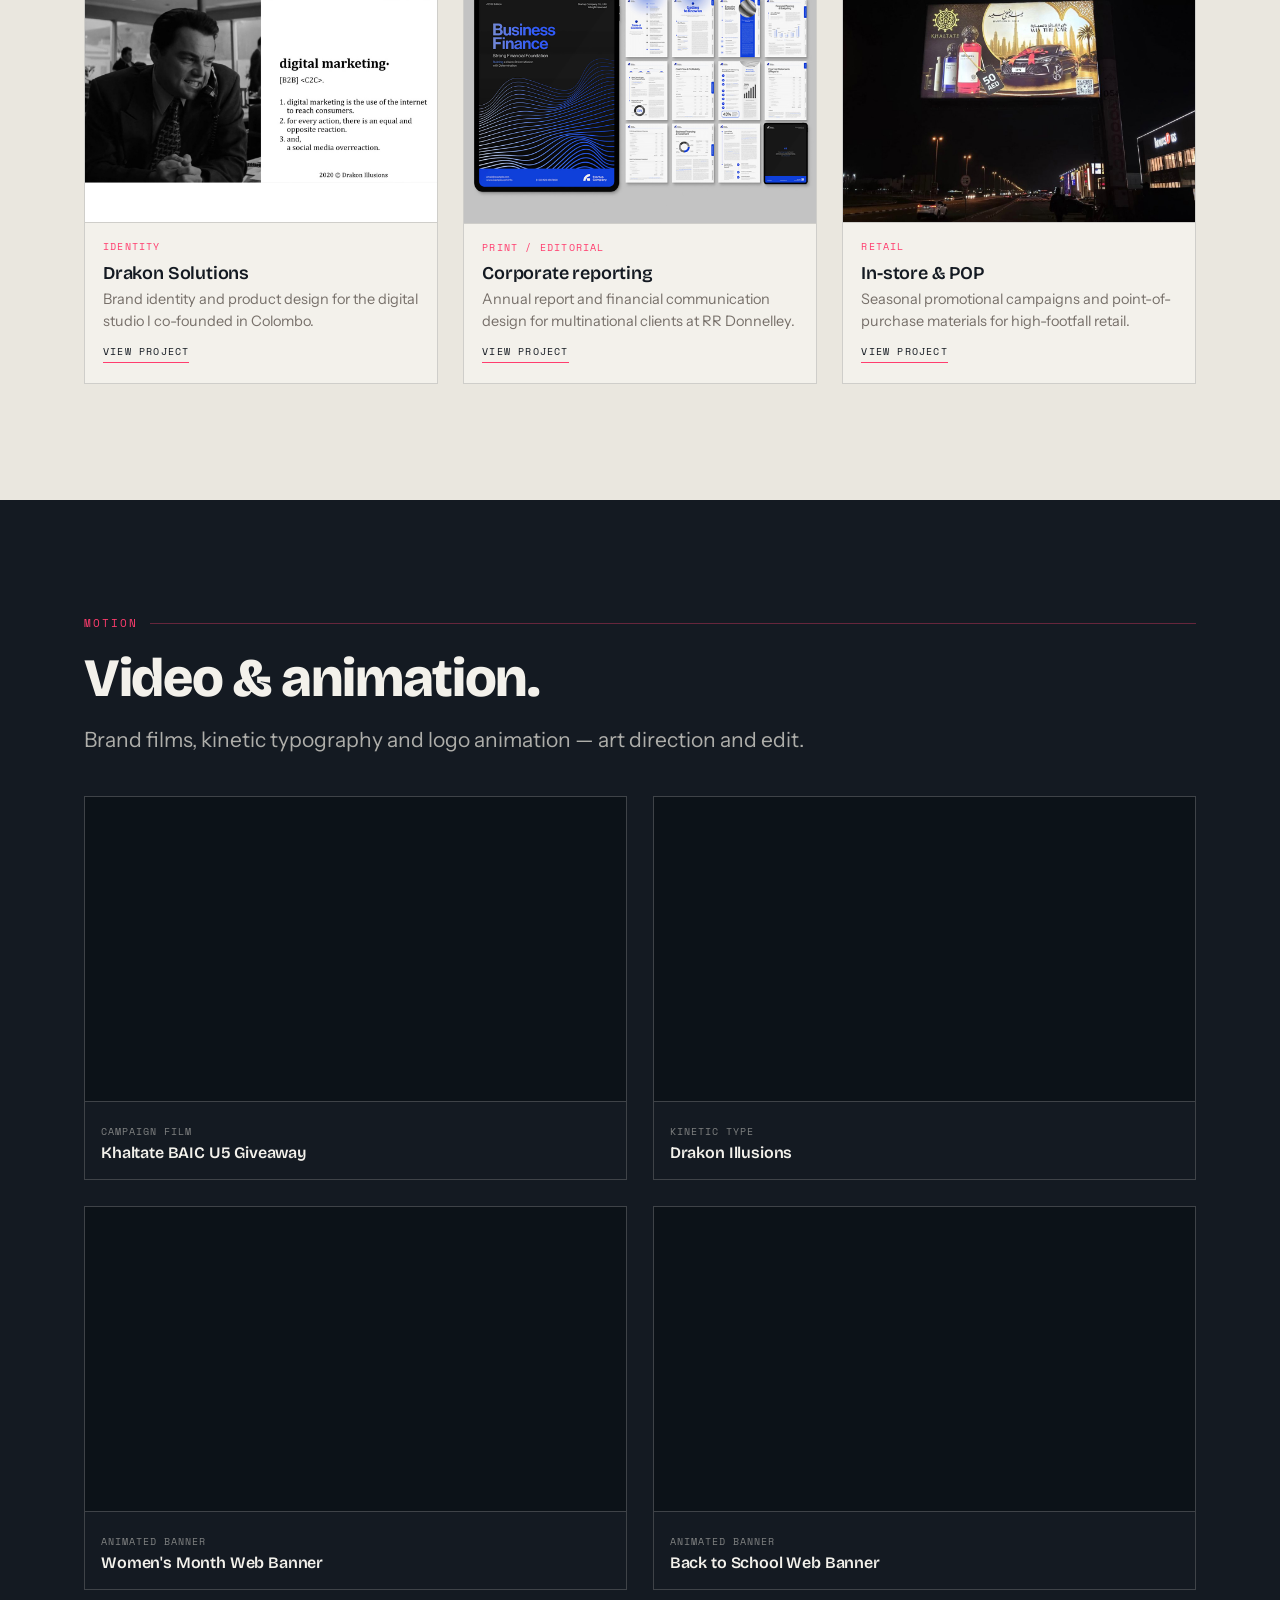
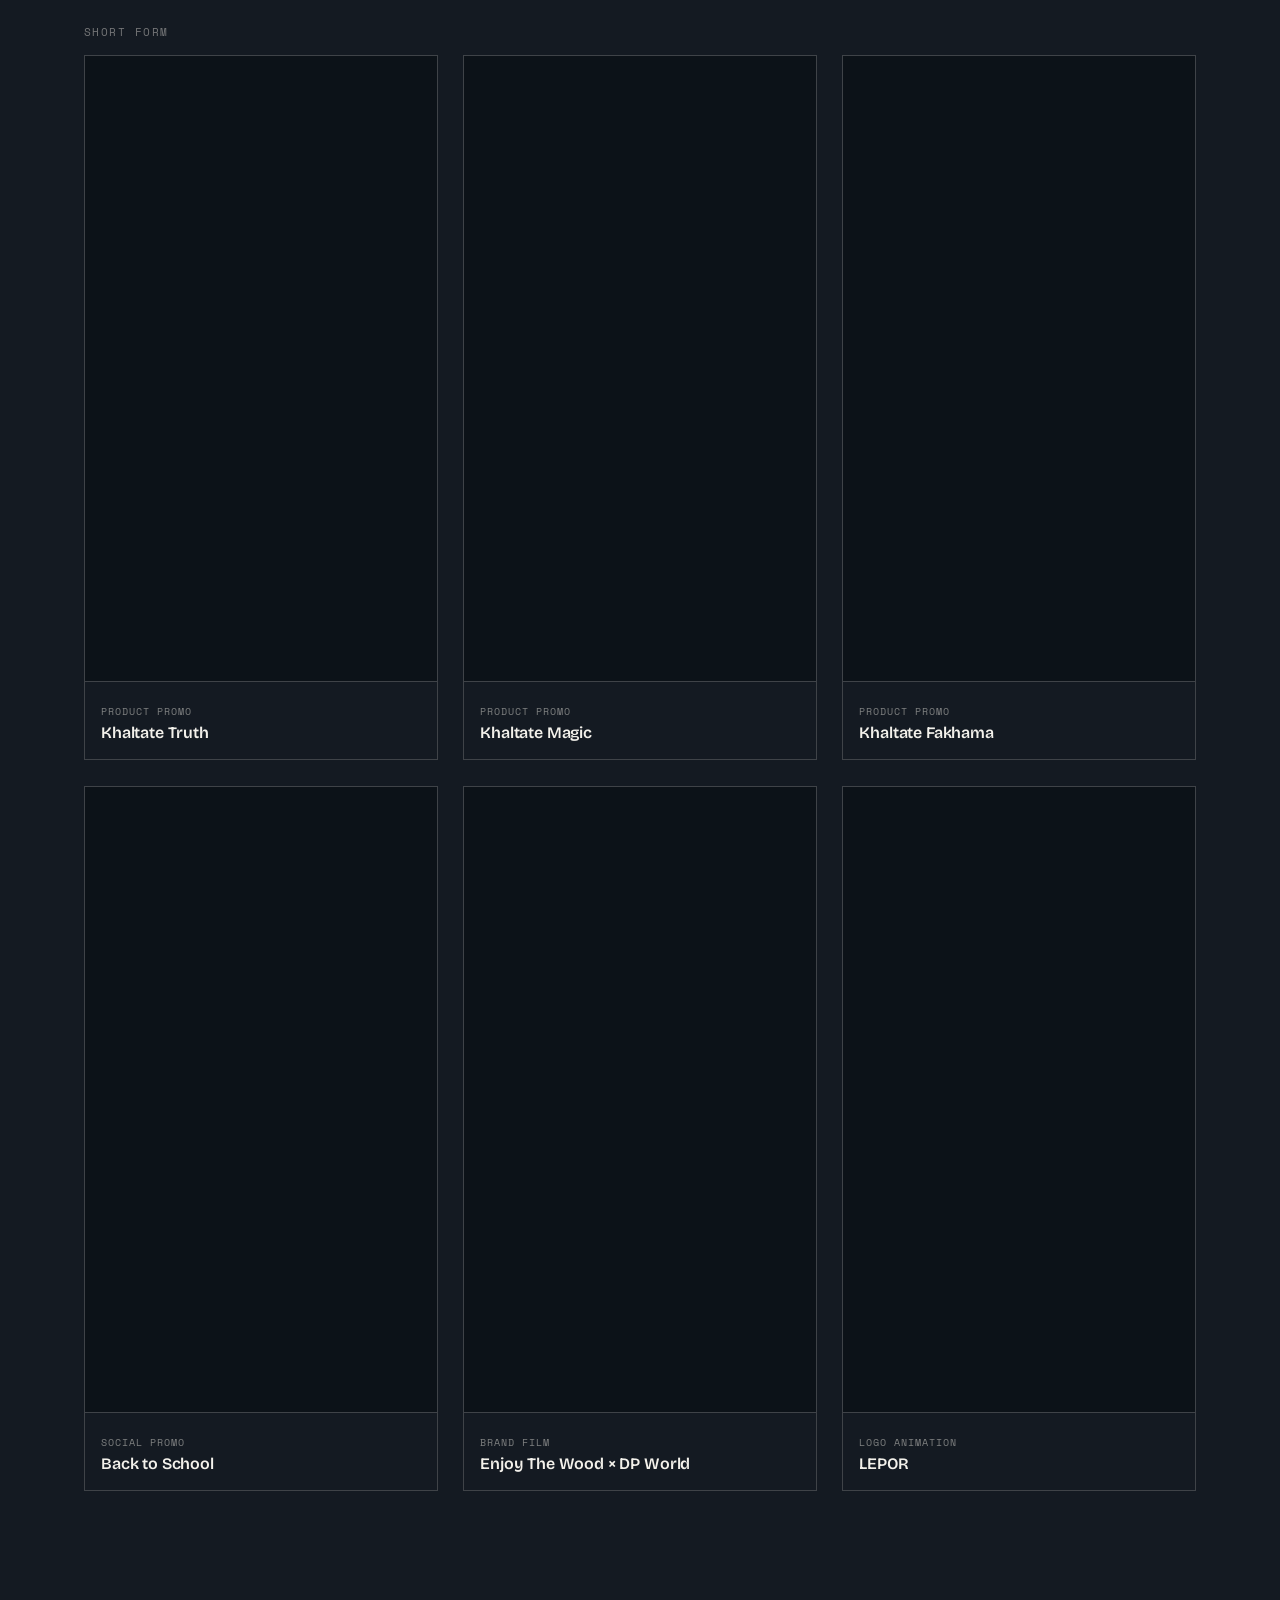
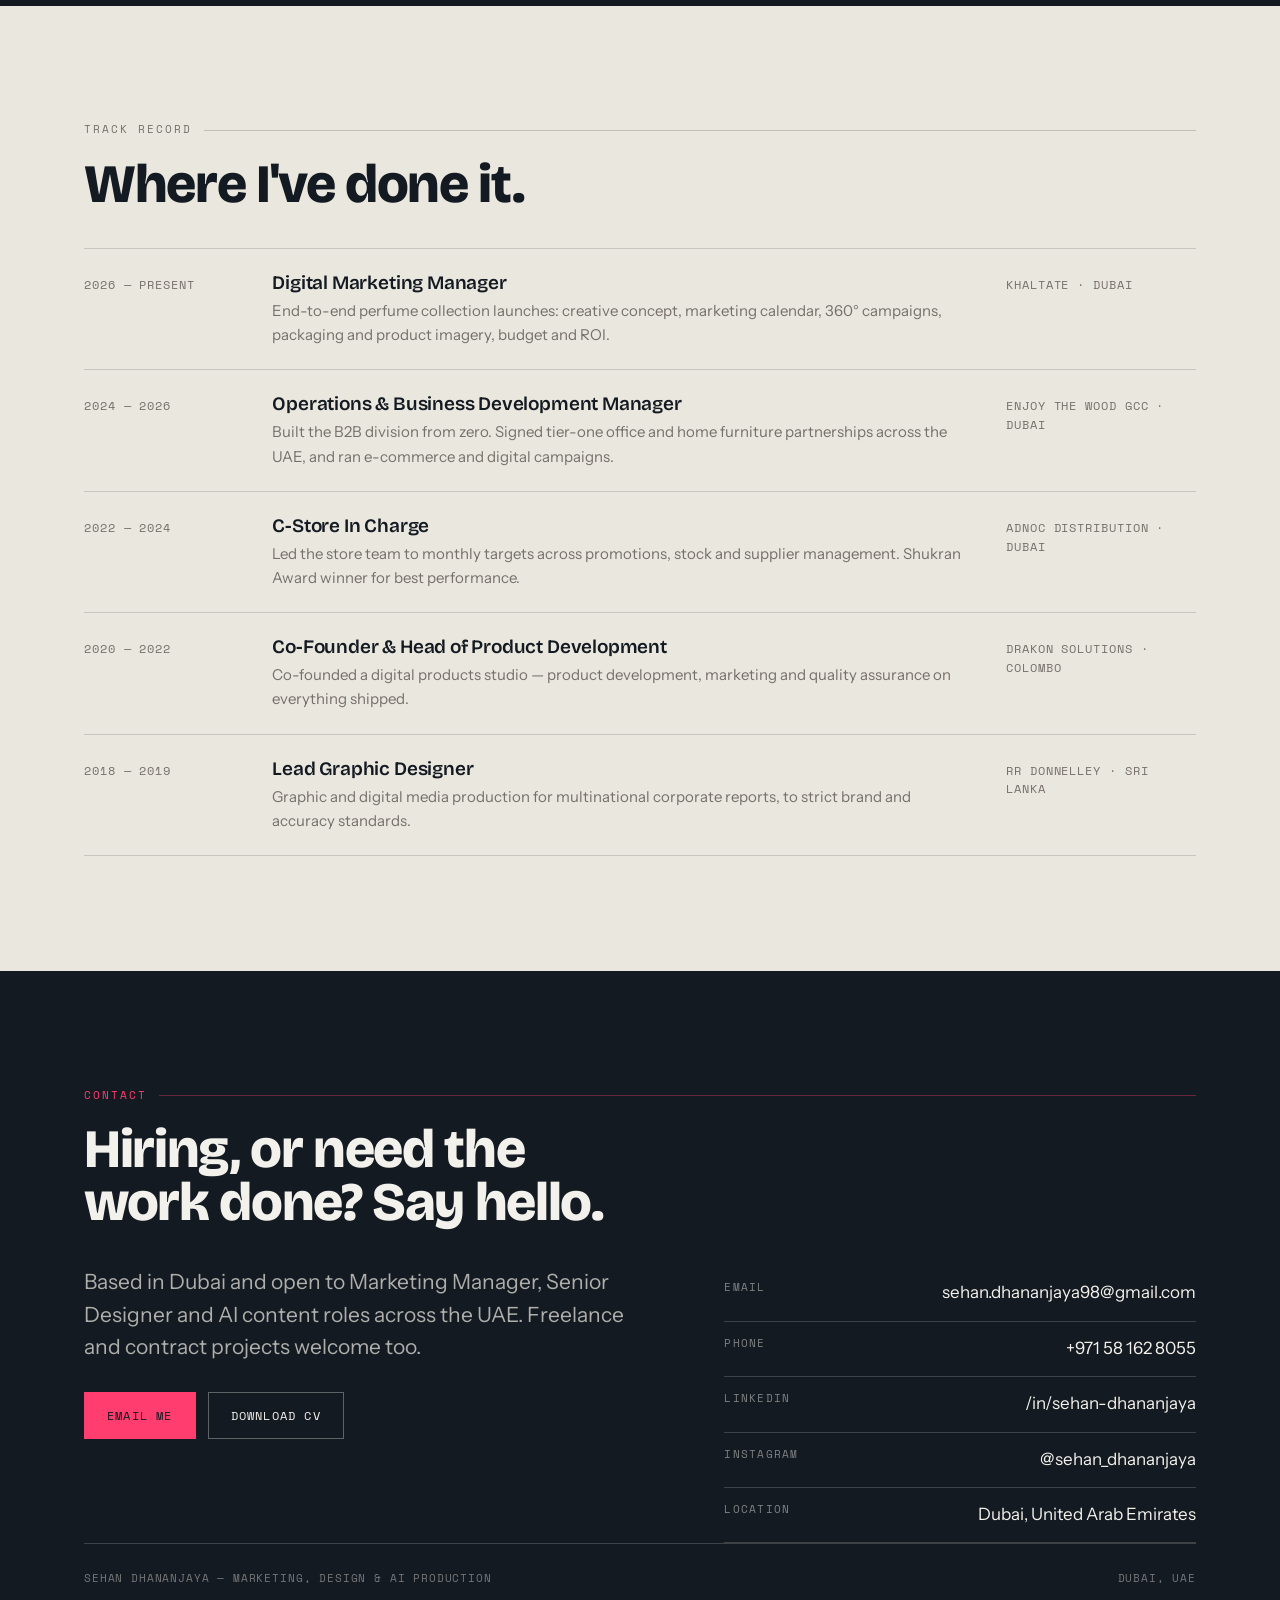
==== commit 6f17f9ac: "Add files via upload" ====
--- a/index.html
+++ b/index.html
@@ -9,11 +9,14 @@
 <link rel="apple-touch-icon" href="/apple-touch-icon.png">
 <meta name="description" content="Sehan Dhananjaya — marketing manager, designer and AI content producer in Dubai. Brand launches, campaign creative and AI-generated product imagery.">
 
-<!-- Social share preview. Replace the URL after you deploy. -->
 <meta property="og:title" content="Sehan Dhananjaya — Marketing, Design & AI Production">
 <meta property="og:description" content="I run the campaign and make the work. Dubai, UAE.">
 <meta property="og:type" content="website">
-<meta property="og:image" content="images/share.jpg">
+<meta property="og:image" content="https://sehandhananjaya.github.io/images/share.jpg">
+<meta property="og:url" content="https://sehandhananjaya.github.io/">
+<meta name="twitter:card" content="summary_large_image">
+<meta name="theme-color" content="#141A22">
+<link rel="canonical" href="https://sehandhananjaya.github.io/">
 
 <link rel="preconnect" href="https://fonts.googleapis.com">
 <link rel="preconnect" href="https://fonts.gstatic.com" crossorigin>
@@ -52,7 +55,7 @@
 a{color:inherit}
 
 .wrap{max-width:1240px;margin:0 auto;padding:0 var(--gutter)}
-.band{padding:var(--stack) 0}
+.band{padding-block:var(--stack)}
 .band--ink{background:var(--ink);color:var(--paper-warm)}
 .band--ink .eyebrow{color:var(--spot)}
 .band--ink .rule{border-color:rgba(234,231,223,.2)}
@@ -91,7 +94,7 @@
 @media(max-width:460px){.nav li:nth-child(2){display:none}}
 
 /* ---------- hero ---------- */
-.hero{padding:clamp(56px,10vw,110px) 0 clamp(48px,7vw,86px)}
+.hero{padding-block:clamp(56px,10vw,110px) clamp(48px,7vw,86px)}
 .hero h1{font-size:clamp(52px,12.5vw,158px);letter-spacing:-.05em}
 .hero h1 em{font-style:normal;display:block}
 .slash{color:var(--spot)}
@@ -141,7 +144,11 @@
 .grid{display:grid;grid-template-columns:repeat(3,1fr);gap:clamp(14px,2vw,26px);margin-top:40px}
 @media(max-width:900px){.grid{grid-template-columns:repeat(2,1fr)}}
 @media(max-width:560px){.grid{grid-template-columns:1fr}}
-.tile{position:relative;background:var(--paper-warm);border:1px solid var(--rule);overflow:hidden}
+a.tile{position:relative;display:block;text-decoration:none;color:inherit;background:var(--paper-warm);border:1px solid var(--rule);overflow:hidden;transition:border-color .25s ease,transform .25s ease}
+a.tile:hover{border-color:var(--ink);transform:translateY(-3px)}
+a.tile:hover .tile-body h3{color:var(--spot)}
+.tile-body h3{transition:color .2s ease}
+.tile-more{display:inline-block;margin-top:11px;font-family:var(--mono);font-size:10px;letter-spacing:.12em;text-transform:uppercase;color:var(--ink);border-bottom:1px solid var(--spot);padding-bottom:2px}
 .tile-img{aspect-ratio:4/3;width:100%;object-fit:cover;transition:transform .5s ease}
 .tile:hover .tile-img{transform:scale(1.04)}
 .tile-body{padding:16px 18px 20px;border-top:1px solid var(--rule)}
@@ -159,9 +166,11 @@
 }
 
 /* ---------- motion ---------- */
-.reels{max-width:780px;margin-top:40px}
-.reel-feature{margin-bottom:clamp(14px,2vw,26px)}
-.reels-shorts{display:grid;grid-template-columns:repeat(2,1fr);gap:clamp(14px,2vw,26px)}
+.reels{margin-top:40px}
+.reels-wide{display:grid;grid-template-columns:repeat(2,1fr);gap:clamp(14px,2vw,26px);margin-bottom:clamp(14px,2vw,26px)}
+.reels-shorts{display:grid;grid-template-columns:repeat(3,1fr);gap:clamp(14px,2vw,26px)}
+.subhead{font-family:var(--mono);font-size:10.5px;letter-spacing:.14em;text-transform:uppercase;color:rgba(234,231,223,.45);margin:34px 0 14px}
+@media(max-width:900px){.reels-wide{grid-template-columns:1fr}.reels-shorts{grid-template-columns:repeat(2,1fr)}}
 @media(max-width:560px){.reels-shorts{grid-template-columns:1fr}}
 .reel{border:1px solid rgba(234,231,223,.2)}
 .reel .frame{position:relative;aspect-ratio:16/9;background:#0C1218}
@@ -286,59 +295,65 @@
   <h2>Campaigns, packaging<br>and brand systems.</h2>
 
   <div class="grid">
-    <article class="tile rise">
+    <a class="tile rise" href="work/perfume-launch.html">
       <img class="tile-img" src="images/work-01.jpg" alt="Perfume collection launch campaign artwork" onerror="this.closest('.tile').classList.add('is-empty')">
       <div class="tile-body">
         <span class="tile-tag">Fragrance / Launch</span>
         <h3>Perfume collection launch</h3>
         <p>Concept, packaging direction and campaign rollout for a new UAE fragrance collection.</p>
-      </div>
-    </article>
-
-    <article class="tile rise">
+        <span class="tile-more">View project</span>
+      </div>
+    </a>
+
+    <a class="tile rise" href="work/ai-product-photography.html">
       <img class="tile-img" src="images/work-02.jpg" alt="AI-generated product photography" onerror="this.closest('.tile').classList.add('is-empty')">
       <div class="tile-body">
         <span class="tile-tag">AI Production</span>
         <h3>AI product photography</h3>
         <p>Studio-grade product and lifestyle imagery generated end to end — no shoot, no set, no crew.</p>
-      </div>
-    </article>
-
-    <article class="tile rise">
+        <span class="tile-more">View project</span>
+      </div>
+    </a>
+
+    <a class="tile rise" href="work/enjoy-the-wood-dp-world.html">
       <img class="tile-img" src="images/work-03.jpg" alt="Enjoy The Wood x DP World collaboration" onerror="this.closest('.tile').classList.add('is-empty')">
       <div class="tile-body">
         <span class="tile-tag">B2B / Partnership</span>
         <h3>Enjoy The Wood × DP World</h3>
         <p>Corporate gifting collaboration — one of the tier-one B2B partnerships signed for the UAE market.</p>
-      </div>
-    </article>
-
-    <article class="tile rise">
+        <span class="tile-more">View project</span>
+      </div>
+    </a>
+
+    <a class="tile rise" href="work/drakon-solutions.html">
       <img class="tile-img" src="images/work-04.jpg" alt="Drakon Solutions brand identity" onerror="this.closest('.tile').classList.add('is-empty')">
       <div class="tile-body">
         <span class="tile-tag">Identity</span>
         <h3>Drakon Solutions</h3>
         <p>Brand identity and product design for the digital studio I co-founded in Colombo.</p>
-      </div>
-    </article>
-
-    <article class="tile rise">
+        <span class="tile-more">View project</span>
+      </div>
+    </a>
+
+    <a class="tile rise" href="work/corporate-reporting.html">
       <img class="tile-img" src="images/work-05.jpg" alt="Corporate annual report design" onerror="this.closest('.tile').classList.add('is-empty')">
       <div class="tile-body">
         <span class="tile-tag">Print / Editorial</span>
         <h3>Corporate reporting</h3>
         <p>Annual report and financial communication design for multinational clients at RR Donnelley.</p>
-      </div>
-    </article>
-
-    <article class="tile rise">
+        <span class="tile-more">View project</span>
+      </div>
+    </a>
+
+    <a class="tile rise" href="work/in-store-pop.html">
       <img class="tile-img" src="images/work-06.jpg" alt="Retail point of purchase materials" onerror="this.closest('.tile').classList.add('is-empty')">
       <div class="tile-body">
         <span class="tile-tag">Retail</span>
         <h3>In-store &amp; POP</h3>
         <p>Seasonal promotional campaigns and point-of-purchase materials for high-footfall retail.</p>
-      </div>
-    </article>
+        <span class="tile-more">View project</span>
+      </div>
+    </a>
   </div>
 </section>
 
@@ -350,20 +365,51 @@
 
     <div class="reels">
 
-      <!-- Landscape film sits on its own -->
-      <article class="reel reel-feature rise">
-        <div class="frame"><iframe src="https://www.youtube.com/embed/YKpKmeU0_mY" title="Drakon Illusions kinetic typography" loading="lazy" allowfullscreen></iframe></div>
-        <div class="reel-body"><span>Kinetic type</span><h3>Drakon Illusions</h3></div>
-      </article>
-
-      <!-- Vertical Shorts, side by side. Paste the ID from the /shorts/ URL. -->
+      <!-- LANDSCAPE 16:9 — copy an <article> block to add another -->
+      <div class="reels-wide">
+        <article class="reel rise">
+          <div class="frame"><iframe src="https://www.youtube.com/embed/ImSqgvRG7Xo" title="Khaltate BAIC U5 Giveaway" loading="lazy" allowfullscreen></iframe></div>
+          <div class="reel-body"><span>Campaign film</span><h3>Khaltate BAIC U5 Giveaway</h3></div>
+        </article>
+        <article class="reel rise">
+          <div class="frame"><iframe src="https://www.youtube.com/embed/YKpKmeU0_mY" title="Drakon Illusions" loading="lazy" allowfullscreen></iframe></div>
+          <div class="reel-body"><span>Kinetic type</span><h3>Drakon Illusions</h3></div>
+        </article>
+        <article class="reel rise">
+          <div class="frame"><iframe src="https://www.youtube.com/embed/WT5HqF9FqRI" title="Women's Month Web Banner" loading="lazy" allowfullscreen></iframe></div>
+          <div class="reel-body"><span>Animated banner</span><h3>Women's Month Web Banner</h3></div>
+        </article>
+        <article class="reel rise">
+          <div class="frame"><iframe src="https://www.youtube.com/embed/XcERab4SbjU" title="Back to School Web Banner" loading="lazy" allowfullscreen></iframe></div>
+          <div class="reel-body"><span>Animated banner</span><h3>Back to School Web Banner</h3></div>
+        </article>
+      </div>
+
+      <p class="subhead">Short form</p>
+      <!-- VERTICAL 9:16 — copy an <article> block to add another -->
       <div class="reels-shorts">
+        <article class="reel reel--vertical rise">
+          <div class="frame"><iframe src="https://www.youtube.com/embed/Lloao1BjPEI" title="Khaltate Truth" loading="lazy" allowfullscreen></iframe></div>
+          <div class="reel-body"><span>Product promo</span><h3>Khaltate Truth</h3></div>
+        </article>
+        <article class="reel reel--vertical rise">
+          <div class="frame"><iframe src="https://www.youtube.com/embed/u1P_aF-uhCA" title="Khaltate Magic" loading="lazy" allowfullscreen></iframe></div>
+          <div class="reel-body"><span>Product promo</span><h3>Khaltate Magic</h3></div>
+        </article>
+        <article class="reel reel--vertical rise">
+          <div class="frame"><iframe src="https://www.youtube.com/embed/pjlxsHdZDGI" title="Khaltate Fakhama" loading="lazy" allowfullscreen></iframe></div>
+          <div class="reel-body"><span>Product promo</span><h3>Khaltate Fakhama</h3></div>
+        </article>
+        <article class="reel reel--vertical rise">
+          <div class="frame"><iframe src="https://www.youtube.com/embed/v2nSssEXszE" title="Back to School" loading="lazy" allowfullscreen></iframe></div>
+          <div class="reel-body"><span>Social promo</span><h3>Back to School</h3></div>
+        </article>
         <article class="reel reel--vertical rise">
           <div class="frame"><iframe src="https://www.youtube.com/embed/GNwtRgfBEBI" title="Enjoy The Wood × DP World" loading="lazy" allowfullscreen></iframe></div>
           <div class="reel-body"><span>Brand film</span><h3>Enjoy The Wood × DP World</h3></div>
         </article>
         <article class="reel reel--vertical rise">
-          <div class="frame"><iframe src="https://www.youtube.com/embed/vBhHGhzxhqc" title="LEPOR logo animation" loading="lazy" allowfullscreen></iframe></div>
+          <div class="frame"><iframe src="https://www.youtube.com/embed/vBhHGhzxhqc" title="LEPOR" loading="lazy" allowfullscreen></iframe></div>
           <div class="reel-body"><span>Logo animation</span><h3>LEPOR</h3></div>
         </article>
       </div>
